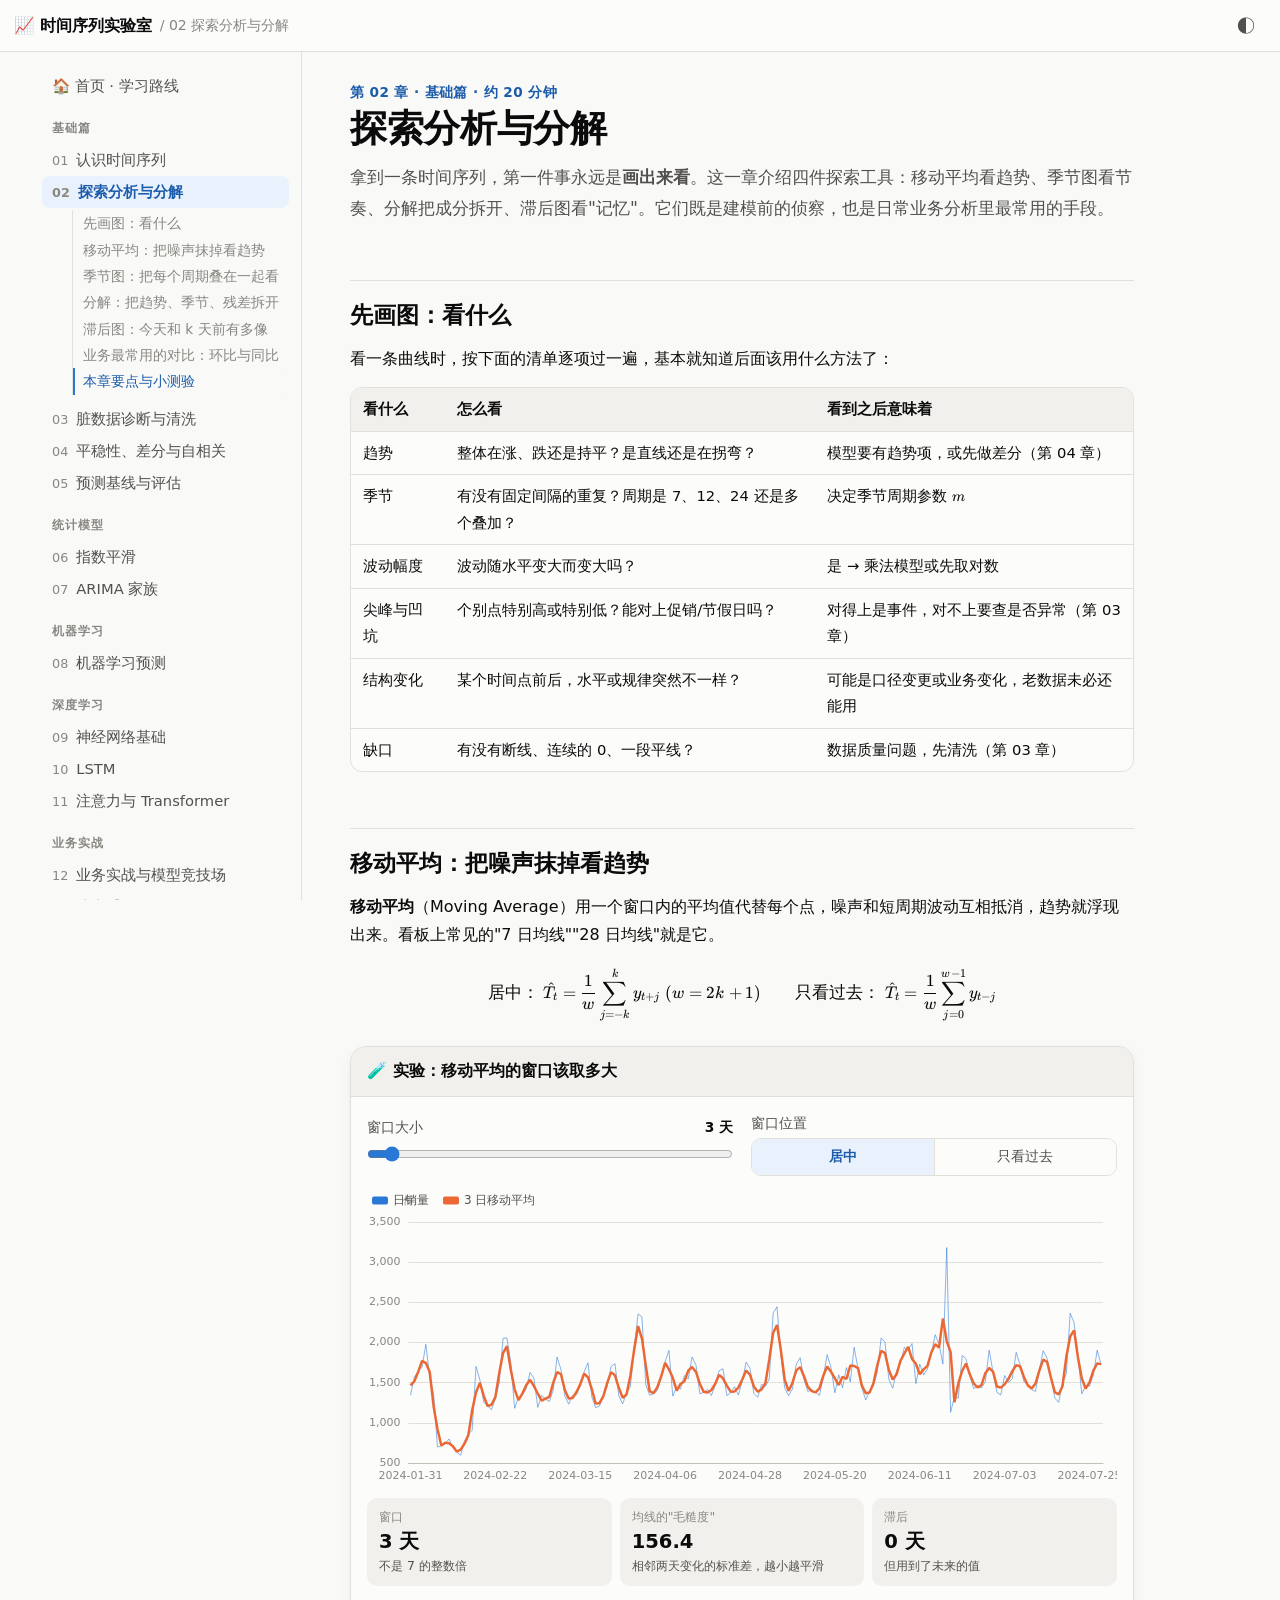
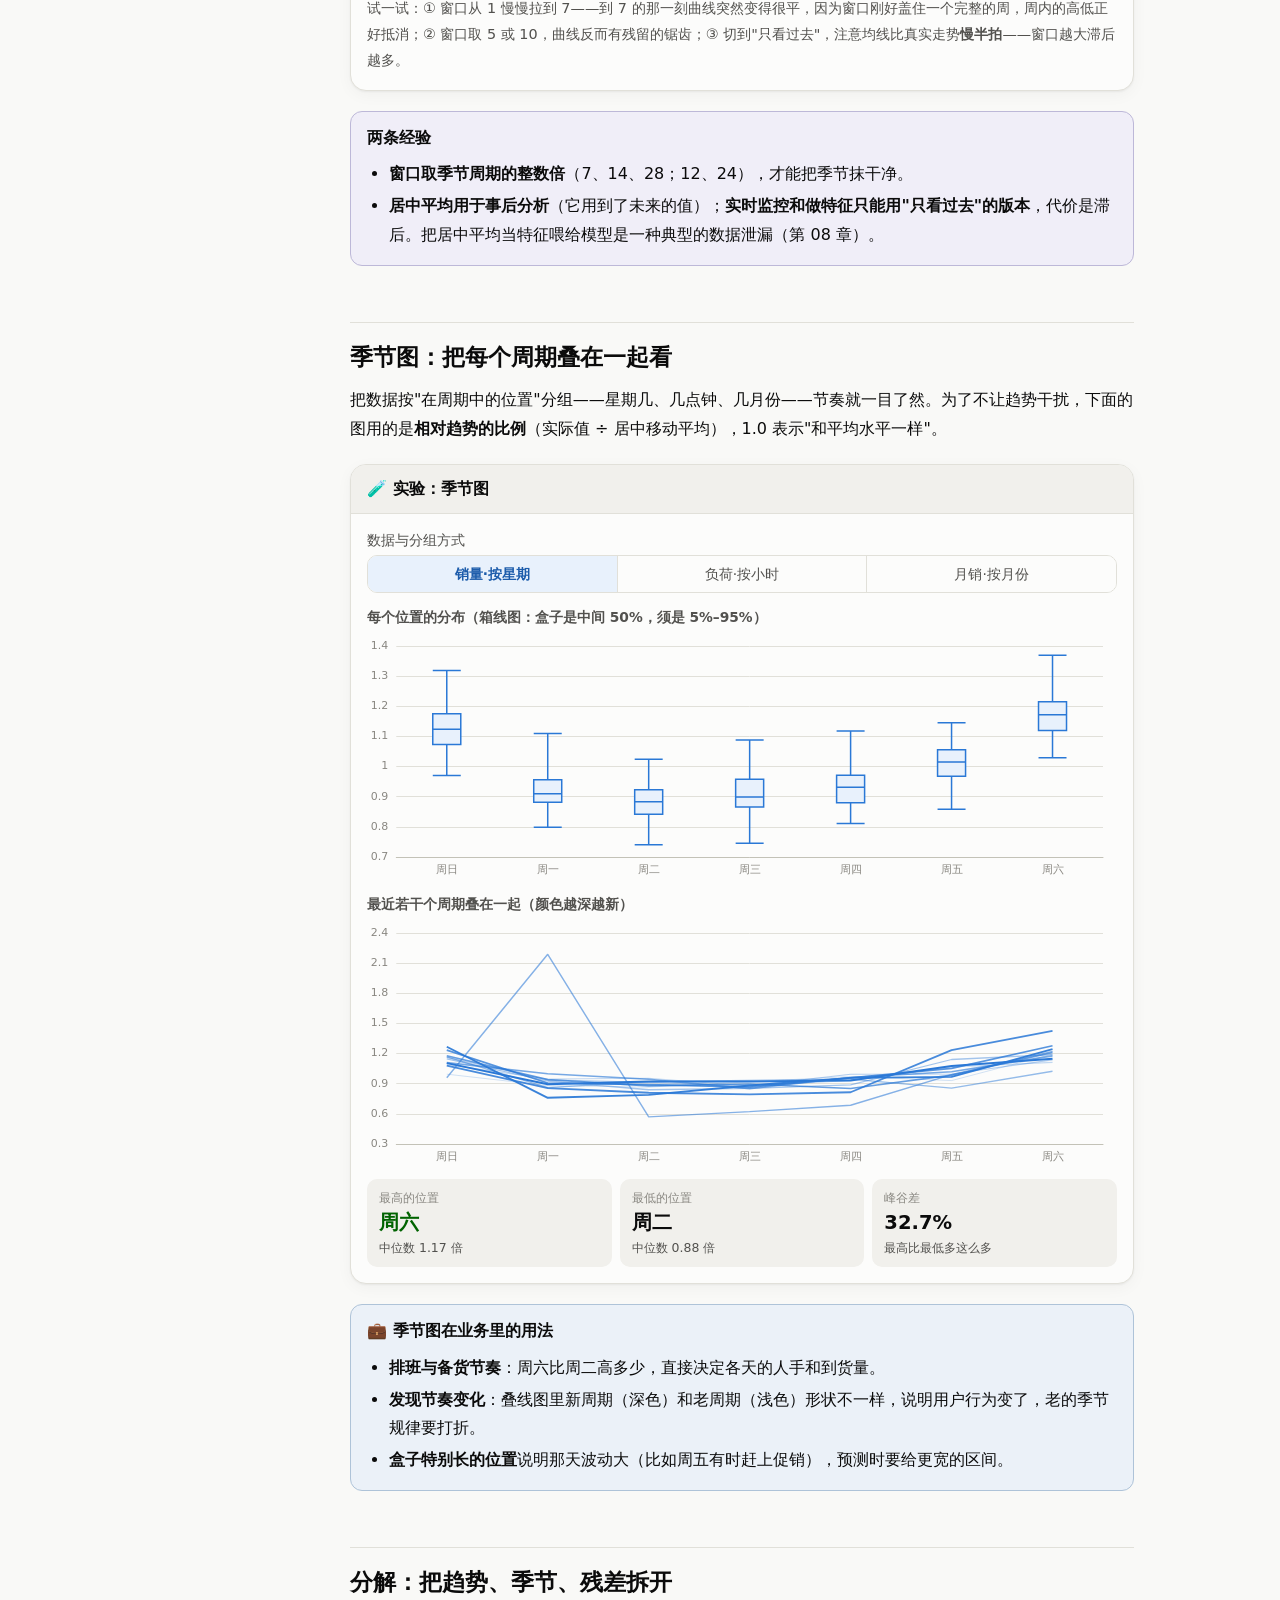
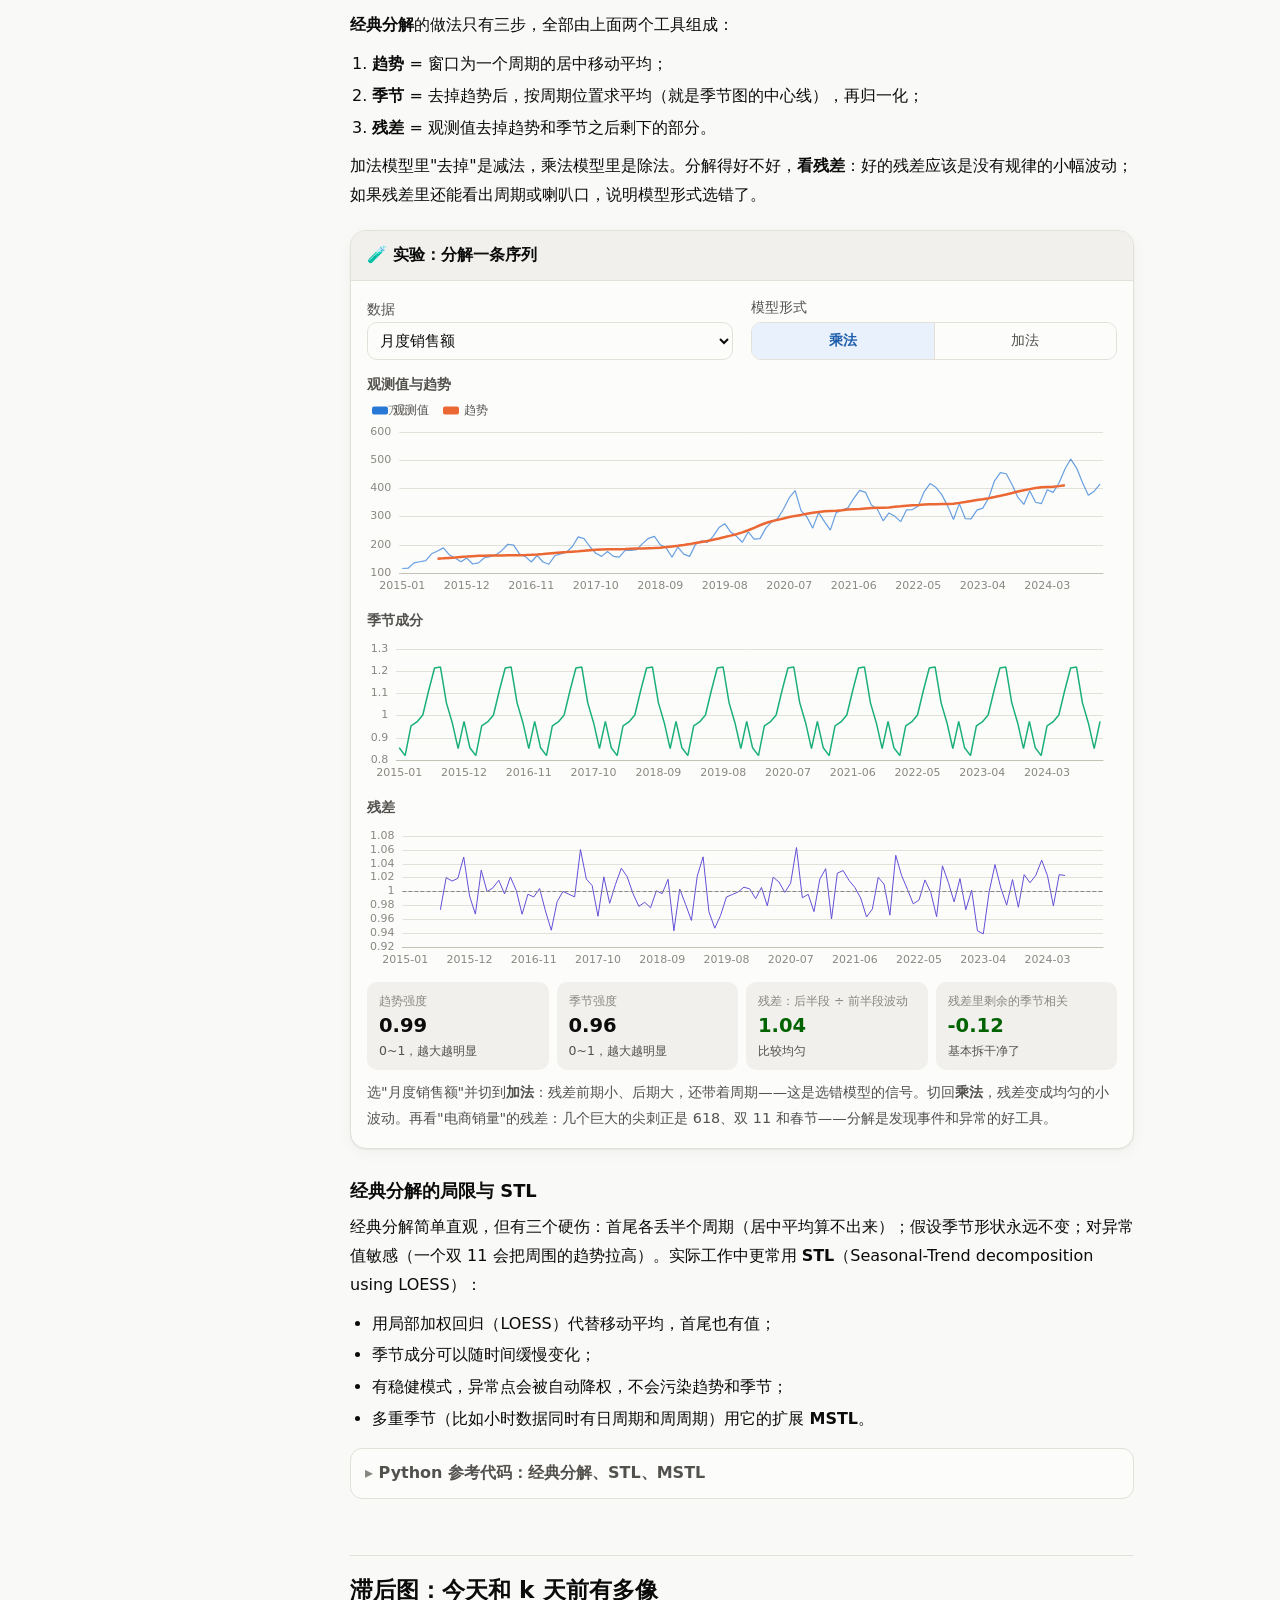
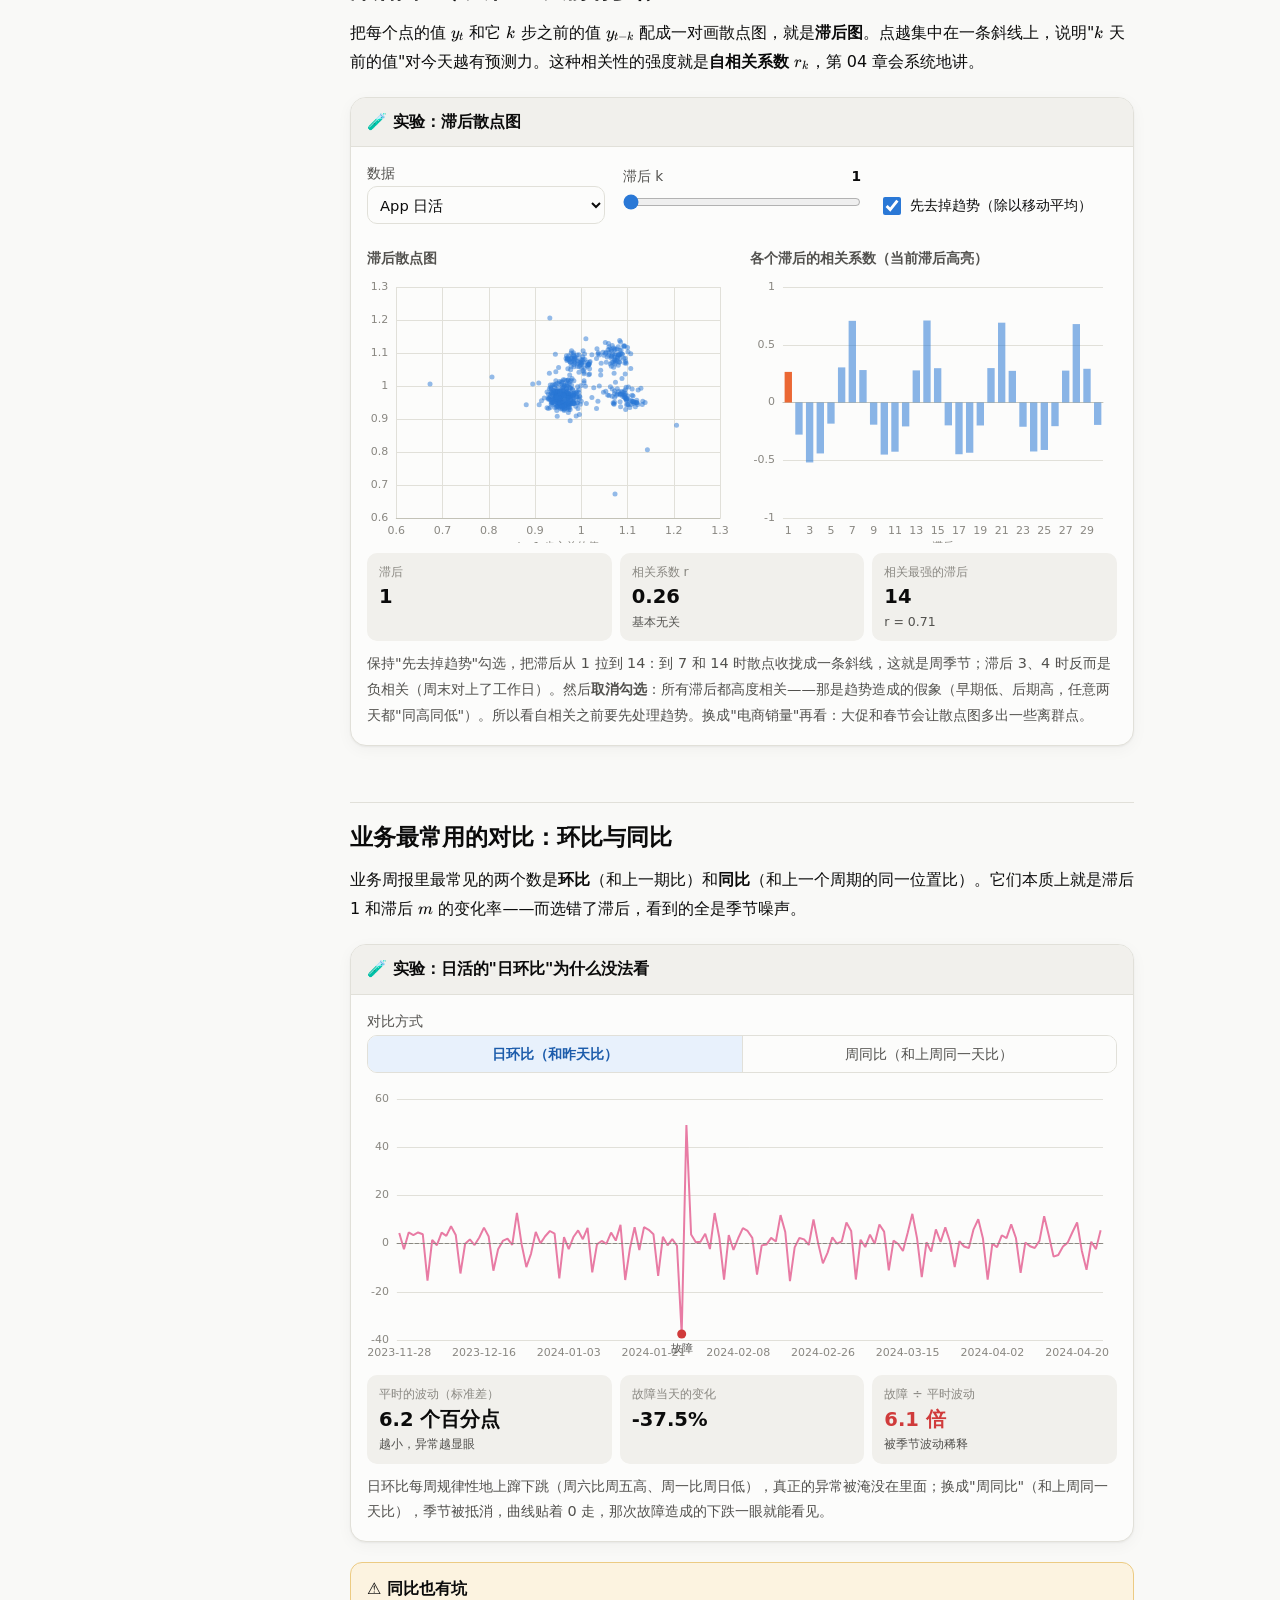
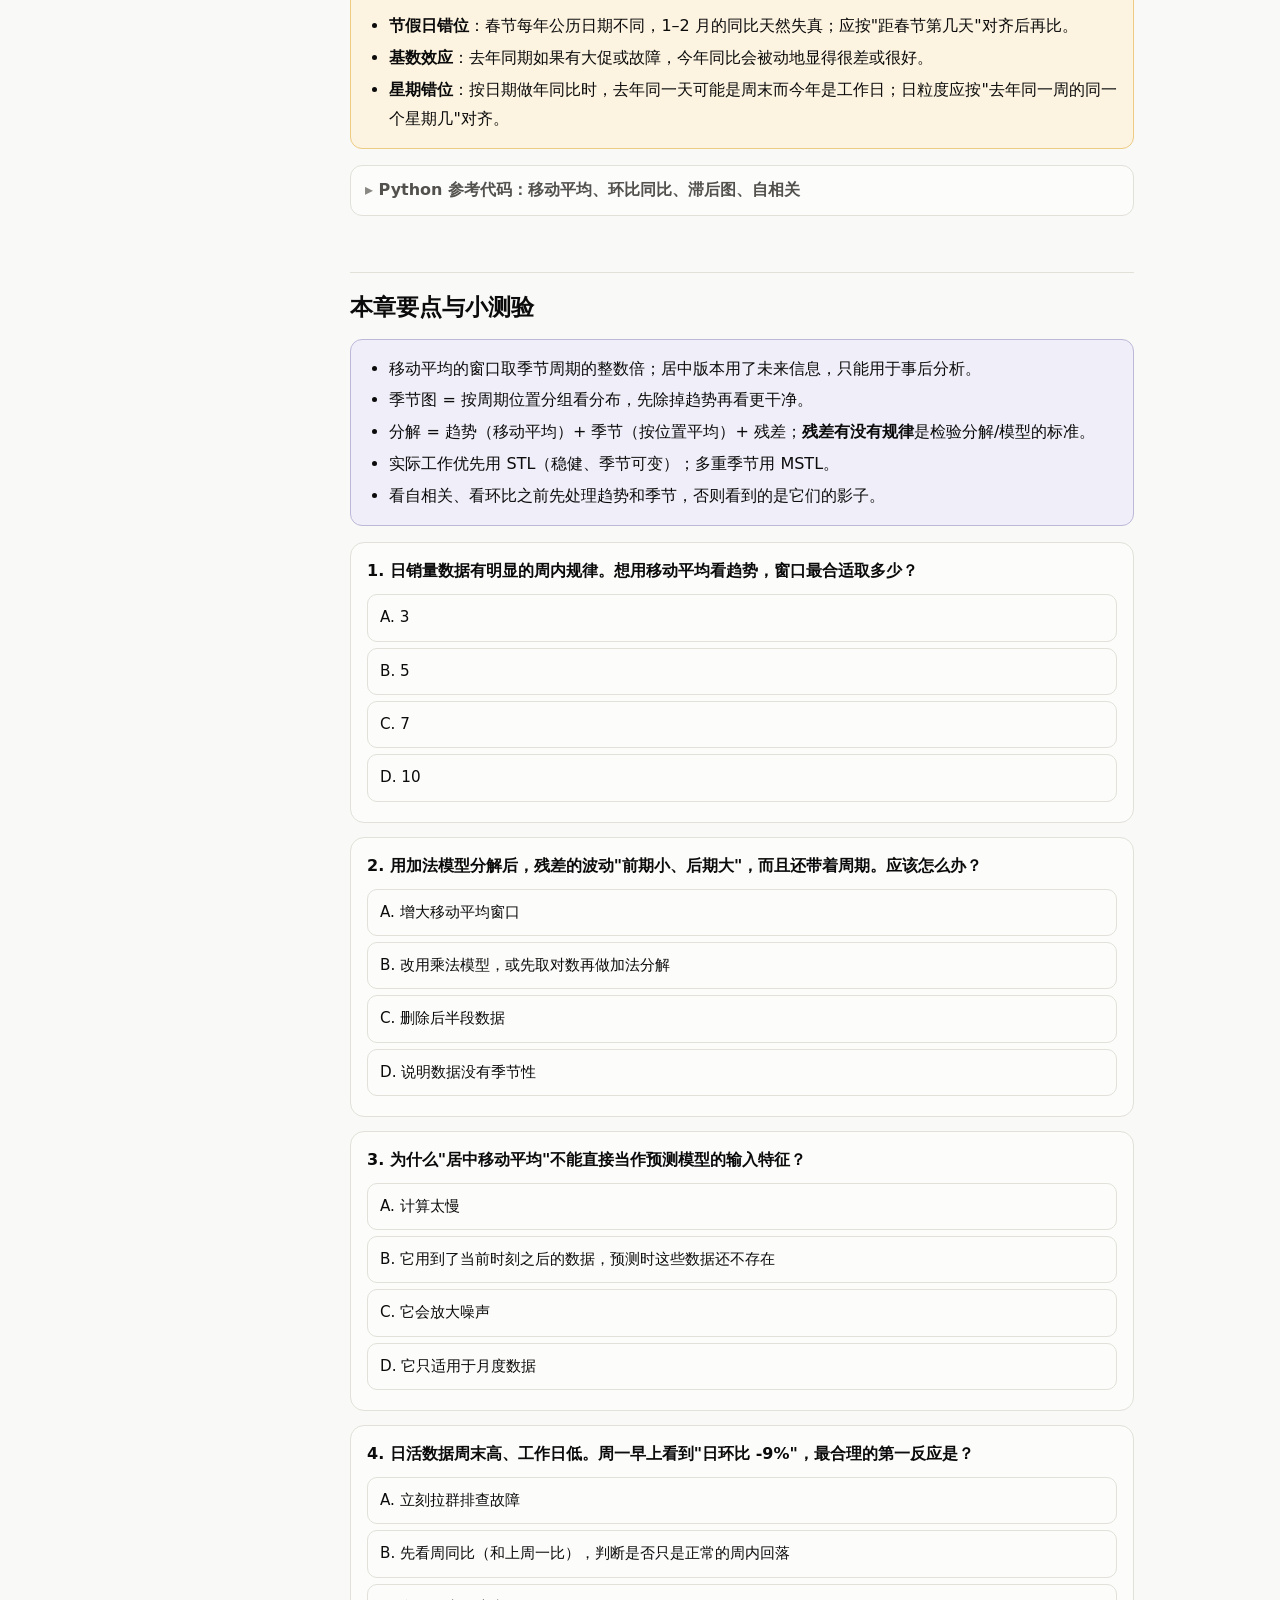
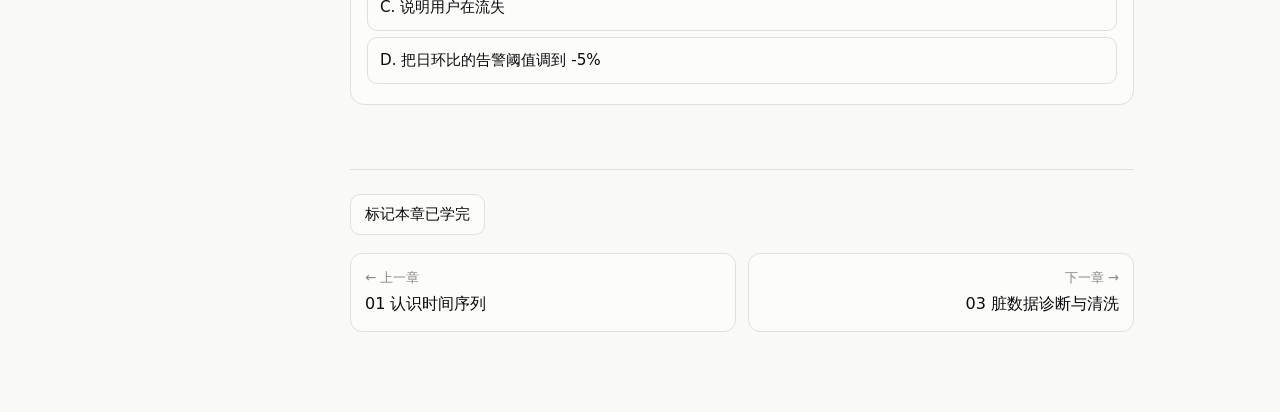
==== chapters/02-eda.html @ 896cc56c "搭建站点骨架、时序算法库与第 01-05 章 - site.js：章节清单、导航、互动实验框架、页面自检 - tslib.js：仿真数据、ACF/PACF、分解、指数平滑、SARIMA、评估回测、脏数" ====
<!doctype html>
<html lang="zh-CN">
<head>
<meta charset="utf-8">
<meta name="viewport" content="width=device-width,initial-scale=1">
<title>02 探索分析与分解 · 时间序列实验室</title>
<link rel="stylesheet" href="../assets/vendor/katex/katex.min.css">
<link rel="stylesheet" href="../assets/css/style.css">
<script>try{var t=localStorage.getItem('tsl-theme');if(t)document.documentElement.dataset.theme=t}catch(e){}</script>
</head>
<body data-ch="02">
<main>
<p class="lead">拿到一条时间序列，第一件事永远是<strong>画出来看</strong>。这一章介绍四件探索工具：移动平均看趋势、季节图看节奏、分解把成分拆开、滞后图看"记忆"。它们既是建模前的侦察，也是日常业务分析里最常用的手段。</p>

<section id="look">
<h2>先画图：看什么</h2>
<p>看一条曲线时，按下面的清单逐项过一遍，基本就知道后面该用什么方法了：</p>
<div class="tw"><table>
<thead><tr><th>看什么</th><th>怎么看</th><th>看到之后意味着</th></tr></thead>
<tbody>
<tr><td>趋势</td><td>整体在涨、跌还是持平？是直线还是在拐弯？</td><td>模型要有趋势项，或先做差分（第 04 章）</td></tr>
<tr><td>季节</td><td>有没有固定间隔的重复？周期是 7、12、24 还是多个叠加？</td><td>决定季节周期参数 $m$</td></tr>
<tr><td>波动幅度</td><td>波动随水平变大而变大吗？</td><td>是 → 乘法模型或先取对数</td></tr>
<tr><td>尖峰与凹坑</td><td>个别点特别高或特别低？能对上促销/节假日吗？</td><td>对得上是事件，对不上要查是否异常（第 03 章）</td></tr>
<tr><td>结构变化</td><td>某个时间点前后，水平或规律突然不一样？</td><td>可能是口径变更或业务变化，老数据未必还能用</td></tr>
<tr><td>缺口</td><td>有没有断线、连续的 0、一段平线？</td><td>数据质量问题，先清洗（第 03 章）</td></tr>
</tbody></table></div>
</section>

<section id="ma">
<h2>移动平均：把噪声抹掉看趋势</h2>
<p><strong>移动平均</strong>（Moving Average）用一个窗口内的平均值代替每个点，噪声和短周期波动互相抵消，趋势就浮现出来。看板上常见的"7 日均线""28 日均线"就是它。</p>
$$\text{居中：}\; \hat T_t = \frac{1}{w}\sum_{j=-k}^{k} y_{t+j}\;(w = 2k+1) \qquad \text{只看过去：}\; \hat T_t = \frac{1}{w}\sum_{j=0}^{w-1} y_{t-j}$$

<div class="demo" id="ma-demo">
  <div class="demo-title">🧪 实验：移动平均的窗口该取多大</div>
  <div class="demo-body">
    <div class="ctl"></div>
    <div class="chart" data-h="300"></div>
    <div class="readout"></div>
    <p class="hint">试一试：① 窗口从 1 慢慢拉到 7——到 7 的那一刻曲线突然变得很平，因为窗口刚好盖住一个完整的周，周内的高低正好抵消；② 窗口取 5 或 10，曲线反而有残留的锯齿；③ 切到"只看过去"，注意均线比真实走势<strong>慢半拍</strong>——窗口越大滞后越多。</p>
  </div>
</div>
<div class="callout key">
  <div class="hd">两条经验</div>
  <ul>
    <li><strong>窗口取季节周期的整数倍</strong>（7、14、28；12、24），才能把季节抹干净。</li>
    <li><strong>居中平均用于事后分析</strong>（它用到了未来的值）；<strong>实时监控和做特征只能用"只看过去"的版本</strong>，代价是滞后。把居中平均当特征喂给模型是一种典型的数据泄漏（第 08 章）。</li>
  </ul>
</div>
</section>

<section id="season">
<h2>季节图：把每个周期叠在一起看</h2>
<p>把数据按"在周期中的位置"分组——星期几、几点钟、几月份——节奏就一目了然。为了不让趋势干扰，下面的图用的是<strong>相对趋势的比例</strong>（实际值 ÷ 居中移动平均），1.0 表示"和平均水平一样"。</p>
<div class="demo" id="season-demo">
  <div class="demo-title">🧪 实验：季节图</div>
  <div class="demo-body">
    <div class="ctl"></div>
    <div class="chart-cap">每个位置的分布（箱线图：盒子是中间 50%，须是 5%–95%）</div>
    <div class="chart" data-h="250"></div>
    <div class="chart-cap">最近若干个周期叠在一起（颜色越深越新）</div>
    <div class="chart" data-h="250"></div>
    <div class="readout"></div>
  </div>
</div>
<div class="callout biz">
  <div class="hd">💼 季节图在业务里的用法</div>
  <ul>
    <li><strong>排班与备货节奏</strong>：周六比周二高多少，直接决定各天的人手和到货量。</li>
    <li><strong>发现节奏变化</strong>：叠线图里新周期（深色）和老周期（浅色）形状不一样，说明用户行为变了，老的季节规律要打折。</li>
    <li><strong>盒子特别长的位置</strong>说明那天波动大（比如周五有时赶上促销），预测时要给更宽的区间。</li>
  </ul>
</div>
</section>

<section id="decomp">
<h2>分解：把趋势、季节、残差拆开</h2>
<p><strong>经典分解</strong>的做法只有三步，全部由上面两个工具组成：</p>
<ol>
  <li><strong>趋势</strong> = 窗口为一个周期的居中移动平均；</li>
  <li><strong>季节</strong> = 去掉趋势后，按周期位置求平均（就是季节图的中心线），再归一化；</li>
  <li><strong>残差</strong> = 观测值去掉趋势和季节之后剩下的部分。</li>
</ol>
<p>加法模型里"去掉"是减法，乘法模型里是除法。分解得好不好，<strong>看残差</strong>：好的残差应该是没有规律的小幅波动；如果残差里还能看出周期或喇叭口，说明模型形式选错了。</p>

<div class="demo" id="decomp-demo">
  <div class="demo-title">🧪 实验：分解一条序列</div>
  <div class="demo-body">
    <div class="ctl"></div>
    <div class="chart-cap">观测值与趋势</div>
    <div class="chart" data-h="200"></div>
    <div class="chart-cap">季节成分</div>
    <div class="chart" data-h="150"></div>
    <div class="chart-cap">残差</div>
    <div class="chart" data-h="150"></div>
    <div class="readout"></div>
    <p class="hint">选"月度销售额"并切到<strong>加法</strong>：残差前期小、后期大，还带着周期——这是选错模型的信号。切回<strong>乘法</strong>，残差变成均匀的小波动。再看"电商销量"的残差：几个巨大的尖刺正是 618、双 11 和春节——分解是发现事件和异常的好工具。</p>
  </div>
</div>

<h3>经典分解的局限与 STL</h3>
<p>经典分解简单直观，但有三个硬伤：首尾各丢半个周期（居中平均算不出来）；假设季节形状永远不变；对异常值敏感（一个双 11 会把周围的趋势拉高）。实际工作中更常用 <strong>STL</strong>（Seasonal-Trend decomposition using LOESS）：</p>
<ul>
  <li>用局部加权回归（LOESS）代替移动平均，首尾也有值；</li>
  <li>季节成分可以随时间缓慢变化；</li>
  <li>有稳健模式，异常点会被自动降权，不会污染趋势和季节；</li>
  <li>多重季节（比如小时数据同时有日周期和周周期）用它的扩展 <strong>MSTL</strong>。</li>
</ul>
<details class="code"><summary>Python 参考代码：经典分解、STL、MSTL</summary>
<pre><code>from statsmodels.tsa.seasonal import seasonal_decompose, STL, MSTL

# 经典分解（乘法）
res = seasonal_decompose(y, model="multiplicative", period=7)
res.plot()

# STL：只支持加法，乘法结构先取对数；robust=True 抵抗异常值
import numpy as np
stl = STL(np.log(y), period=7, robust=True).fit()
trend, seasonal, resid = stl.trend, stl.seasonal, stl.resid

# 小时数据：日周期 24 + 周周期 168
mstl = MSTL(load, periods=(24, 24 * 7)).fit()

# 季节强度（0~1）：越接近 1 季节越明显
strength_s = max(0, 1 - resid.var() / (seasonal + resid).var())</code></pre></details>
</section>

<section id="lag">
<h2>滞后图：今天和 k 天前有多像</h2>
<p>把每个点的值 $y_t$ 和它 $k$ 步之前的值 $y_{t-k}$ 配成一对画散点图，就是<strong>滞后图</strong>。点越集中在一条斜线上，说明"$k$ 天前的值"对今天越有预测力。这种相关性的强度就是<strong>自相关系数</strong> $r_k$，第 04 章会系统地讲。</p>
<div class="demo" id="lag-demo">
  <div class="demo-title">🧪 实验：滞后散点图</div>
  <div class="demo-body">
    <div class="ctl"></div>
    <div class="grid2">
      <div><div class="chart-cap">滞后散点图</div><div class="chart" data-h="270"></div></div>
      <div><div class="chart-cap">各个滞后的相关系数（当前滞后高亮）</div><div class="chart" data-h="270"></div></div>
    </div>
    <div class="readout"></div>
    <p class="hint">保持"先去掉趋势"勾选，把滞后从 1 拉到 14：到 7 和 14 时散点收拢成一条斜线，这就是周季节；滞后 3、4 时反而是负相关（周末对上了工作日）。然后<strong>取消勾选</strong>：所有滞后都高度相关——那是趋势造成的假象（早期低、后期高，任意两天都"同高同低"）。所以看自相关之前要先处理趋势。换成"电商销量"再看：大促和春节会让散点图多出一些离群点。</p>
  </div>
</div>
</section>

<section id="yoy">
<h2>业务最常用的对比：环比与同比</h2>
<p>业务周报里最常见的两个数是<strong>环比</strong>（和上一期比）和<strong>同比</strong>（和上一个周期的同一位置比）。它们本质上就是滞后 1 和滞后 $m$ 的变化率——而选错了滞后，看到的全是季节噪声。</p>
<div class="demo" id="yoy-demo">
  <div class="demo-title">🧪 实验：日活的"日环比"为什么没法看</div>
  <div class="demo-body">
    <div class="ctl"></div>
    <div class="chart" data-h="280"></div>
    <div class="readout"></div>
    <p class="hint">日环比每周规律性地上蹿下跳（周六比周五高、周一比周日低），真正的异常被淹没在里面；换成"周同比"（和上周同一天比），季节被抵消，曲线贴着 0 走，那次故障造成的下跌一眼就能看见。</p>
  </div>
</div>
<div class="callout warn">
  <div class="hd">⚠️ 同比也有坑</div>
  <ul>
    <li><strong>节假日错位</strong>：春节每年公历日期不同，1–2 月的同比天然失真；应按"距春节第几天"对齐后再比。</li>
    <li><strong>基数效应</strong>：去年同期如果有大促或故障，今年同比会被动地显得很差或很好。</li>
    <li><strong>星期错位</strong>：按日期做年同比时，去年同一天可能是周末而今年是工作日；日粒度应按"去年同一周的同一个星期几"对齐。</li>
  </ul>
</div>
<details class="code"><summary>Python 参考代码：移动平均、环比同比、滞后图、自相关</summary>
<pre><code>import pandas as pd
from pandas.plotting import lag_plot, autocorrelation_plot

ma7  = y.rolling(7).mean()                 # 只看过去的 7 日均线（可用于实时/特征）
ma7c = y.rolling(7, center=True).mean()    # 居中（只用于事后分析）

dod = y.pct_change(1)                      # 日环比
wow = y.pct_change(7)                      # 周同比（和上周同一天比）
yoy = y.pct_change(364)                    # 年同比：用 364 天对齐星期几，而不是 365

lag_plot(y, lag=7)                         # 滞后散点图
print(y.autocorr(lag=7))                   # 滞后 7 的自相关系数

# 按星期几看季节（先除以趋势）
ratio = y / ma7c
print(ratio.groupby(ratio.index.dayofweek).describe())</code></pre></details>
</section>

<section id="summary">
<h2>本章要点与小测验</h2>
<div class="callout key">
<ul>
  <li>移动平均的窗口取季节周期的整数倍；居中版本用了未来信息，只能用于事后分析。</li>
  <li>季节图 = 按周期位置分组看分布，先除掉趋势再看更干净。</li>
  <li>分解 = 趋势（移动平均）+ 季节（按位置平均）+ 残差；<strong>残差有没有规律</strong>是检验分解/模型的标准。</li>
  <li>实际工作优先用 STL（稳健、季节可变）；多重季节用 MSTL。</li>
  <li>看自相关、看环比之前先处理趋势和季节，否则看到的是它们的影子。</li>
</ul>
</div>
<div id="quiz"></div>
</section>
</main>

<script src="../assets/vendor/echarts.min.js"></script>
<script src="../assets/vendor/katex/katex.min.js"></script>
<script src="../assets/vendor/katex/auto-render.min.js"></script>
<script src="../assets/js/tslib.js"></script>
<script src="../assets/js/site.js"></script>
<script>
const { S } = Site;
const DS_OPTS = [['retail', '电商销量'], ['dau', 'App 日活'], ['monthly', '月度销售额'], ['load', '电力负荷']];

/* ---------- 移动平均 ---------- */
Site.demo('ma-demo', {
  controls: [
    { k: 'w', label: '窗口大小', min: 1, max: 42, step: 1, value: 3, fmt: v => v + ' 天' },
    { k: 'mode', label: '窗口位置', type: 'seg', options: [['center', '居中'], ['trail', '只看过去']] },
  ],
  render(s, d) {
    const ds = TS.data.retail(), a = 760, b = 940, y = ds.y.slice(a - 60, b + 60);
    const ma = TS.ma(y, s.w, s.mode === 'center').slice(60, 60 + b - a), raw = y.slice(60, 60 + b - a);
    d.chart(0, { xAxis: { data: ds.dates.slice(a, b) }, yAxis: { name: '件' }, series: [S.line('日销量', raw, { c: 0, w: 1, op: 0.55 }), S.line(s.w + ' 日移动平均', ma, { c: 1, w: 2.5 })] });
    const rough = TS.std(TS.diff(ma.filter(Number.isFinite)));
    d.out(Site.tiles([
      ['窗口', s.w + ' 天', s.w % 7 === 0 ? '是 7 的整数倍 ✓' : '不是 7 的整数倍', s.w % 7 === 0 ? 'good' : ''],
      ['均线的"毛糙度"', rough, '相邻两天变化的标准差，越小越平滑'],
      ['滞后', s.mode === 'center' ? '0 天' : ((s.w - 1) / 2).toFixed(1) + ' 天', s.mode === 'center' ? '但用到了未来的值' : '平均慢这么多'],
    ]));
  },
});

/* ---------- 季节图 ---------- */
const SEASON = {
  retail: { name: '电商销量 · 按星期', m: 7, labels: ['周日', '周一', '周二', '周三', '周四', '周五', '周六'], phase: (ds, i) => TS.dow(ds.dates[i]), cycles: 12 },
  load: { name: '电力负荷 · 按小时', m: 24, labels: Array.from({ length: 24 }, (_, h) => h + '时'), phase: (ds, i) => i % 24, cycles: 14 },
  monthly: { name: '月度销售额 · 按月份', m: 12, labels: Array.from({ length: 12 }, (_, k) => (k + 1) + '月'), phase: (ds, i) => i % 12, cycles: 10 },
};
Site.demo('season-demo', {
  controls: [{ k: 'ds', label: '数据与分组方式', type: 'seg', options: [['retail', '销量·按星期'], ['load', '负荷·按小时'], ['monthly', '月销·按月份']] }],
  render(s, d) {
    const cfg = SEASON[s.ds], ds = TS.data[s.ds](), m = cfg.m, p = Site.pal();
    const tr = TS.ma(ds.y, m, true), ratio = ds.y.map((v, i) => v / tr[i]);
    const groups = Array.from({ length: m }, () => []);
    ratio.forEach((v, i) => { if (Number.isFinite(v)) groups[cfg.phase(ds, i)].push(v); });
    const box = groups.map(g => [0.05, 0.25, 0.5, 0.75, 0.95].map(q => +TS.quantile(g, q).toFixed(3)));
    d.chart(0, {
      xAxis: { data: cfg.labels }, yAxis: { name: '相对趋势的比例' }, legend: false,
      tooltip: { trigger: 'item', formatter: q => `${q.name}<br>中位数 <b>${q.value[3]}</b><br>中间 50%：${q.value[2]} ~ ${q.value[4]}<br>5%~95%：${q.value[1]} ~ ${q.value[5]}` },
      series: [{ type: 'boxplot', name: '分布', data: box, itemStyle: { color: p.dark ? '#13243a' : '#e8f1fc', borderColor: p.s[0], borderWidth: 1.5 }, boxWidth: [8, 28] }],
    });
    // 叠线：最近若干个完整周期
    const first = cfg.phase(ds, 0), start0 = (m - first) % m, total = Math.floor((ds.y.length - start0) / m);
    const lines = [], nC = Math.min(cfg.cycles, total);
    for (let c = total - nC; c < total; c++) {
      const st = start0 + c * m, seg = ratio.slice(st, st + m);
      if (seg.some(v => !Number.isFinite(v))) continue;
      const k = (c - (total - nC)) / Math.max(1, nC - 1);
      lines.push(S.line(s.ds === 'monthly' ? ds.dates[st].slice(0, 4) + ' 年' : ds.dates[st].slice(0, 10) + ' 起', seg.map(v => +v.toFixed(3)), { c: p.s[0], w: 1 + k, op: 0.2 + 0.8 * k }));
    }
    d.chart(1, { xAxis: { data: cfg.labels }, yAxis: { name: '相对趋势的比例' }, legend: false, series: lines });
    const med = box.map(b => b[2]), hi = med.indexOf(Math.max(...med)), lo = med.indexOf(Math.min(...med));
    d.out(Site.tiles([
      ['最高的位置', cfg.labels[hi], '中位数 ' + med[hi].toFixed(2) + ' 倍', 'good'],
      ['最低的位置', cfg.labels[lo], '中位数 ' + med[lo].toFixed(2) + ' 倍'],
      ['峰谷差', Site.pct(med[hi] / med[lo] - 1), '最高比最低多这么多'],
    ]));
  },
});

/* ---------- 分解 ---------- */
Site.demo('decomp-demo', {
  controls: [
    { k: 'ds', label: '数据', type: 'select', options: DS_OPTS, value: 'monthly' },
    { k: 'type', label: '模型形式', type: 'seg', options: [['mul', '乘法'], ['add', '加法']] },
  ],
  render(s, d) {
    const ds = TS.data[s.ds](), m = ds.period, n = Math.min(ds.y.length, s.ds === 'load' ? 24 * 21 : 9999);
    const y = ds.y.slice(-n), x = ds.dates.slice(-n), dc = TS.decompose(y, m, s.type), mul = s.type === 'mul';
    d.chart(0, { xAxis: { data: x }, yAxis: { name: ds.unit }, series: [S.line('观测值', y, { c: 0, w: 1.2, op: 0.7 }), S.line('趋势', dc.trend, { c: 1, w: 2.5 })] });
    d.chart(1, { xAxis: { data: x }, yAxis: { name: mul ? '倍数' : ds.unit }, legend: false, series: [S.line('季节', dc.seasonal, { c: 2, w: 1.5 })] });
    const base = mul ? 1 : 0;
    d.chart(2, { xAxis: { data: x }, yAxis: { name: mul ? '倍数' : ds.unit }, legend: false, series: [Object.assign(S.line('残差', dc.resid, { c: 6, w: 1 }), { markLine: S.hline(base) })] });
    // 季节强度 / 趋势强度（乘法在对数尺度上算）
    const f = v => mul ? Math.log(v) : v, ok = dc.resid.map((v, i) => Number.isFinite(v));
    const R = dc.resid.filter((_, i) => ok[i]).map(f), Sx = dc.seasonal.filter((_, i) => ok[i]).map(f), T = dc.trend.filter((_, i) => ok[i]).map(f);
    const vR = TS.variance(R), FS = Math.max(0, 1 - vR / TS.variance(Sx.map((v, i) => v + R[i]))), FT = Math.max(0, 1 - vR / TS.variance(T.map((v, i) => v + R[i])));
    // 残差是否"前小后大"：后半段标准差 / 前半段标准差
    const half = R.length >> 1, fan = TS.std(dc.resid.filter(Number.isFinite).slice(half)) / TS.std(dc.resid.filter(Number.isFinite).slice(0, half));
    const rAc = TS.acf(dc.resid.filter(Number.isFinite), m)[m];
    d.out(Site.tiles([
      ['趋势强度', FT.toFixed(2), '0~1，越大越明显'],
      ['季节强度', FS.toFixed(2), '0~1，越大越明显'],
      ['残差：后半段 ÷ 前半段波动', fan.toFixed(2), fan > 1.3 ? '前小后大 → 模型形式可能不对' : '比较均匀', fan > 1.3 ? 'bad' : 'good'],
      ['残差里剩余的季节相关', rAc.toFixed(2), Math.abs(rAc) > 0.3 ? '残差里还有周期没拆干净' : '基本拆干净了', Math.abs(rAc) > 0.3 ? 'bad' : 'good'],
    ]));
  },
});

/* ---------- 滞后图 ---------- */
Site.demo('lag-demo', {
  controls: [
    { k: 'ds', label: '数据', type: 'select', options: DS_OPTS.slice(0, 3), value: 'dau' },
    { k: 'lag', label: '滞后 k', min: 1, max: 30, step: 1, value: 1 },
    { k: 'det', label: '先去掉趋势（除以移动平均）', type: 'check', value: true },
  ],
  render(s, d) {
    const ds = TS.data[s.ds](), m = ds.period, p = Site.pal();
    let y = ds.y;
    if (s.det) { const tr = TS.ma(ds.y, m, true); y = ds.y.map((v, i) => v / tr[i]).filter(Number.isFinite); }
    const k = Math.min(s.lag, y.length - 5), pts = [];
    for (let i = k; i < y.length; i++) pts.push([+y[i - k].toFixed(3), +y[i].toFixed(3)]);
    const ac = TS.acf(y, 30);
    d.chart(0, {
      xAxis: { type: 'value', name: `k=${k} 步之前的值`, nameLocation: 'middle', nameGap: 24 }, yAxis: { name: '当前值' }, legend: false,
      tooltip: { trigger: 'item', formatter: q => `${k} 步前：${q.value[0]}<br>当前：${q.value[1]}` },
      series: [S.scatter('点对', pts, { c: 0, size: 5, op: 0.5, ring: false })],
    });
    d.chart(1, {
      xAxis: { data: ac.slice(1).map((_, i) => i + 1), name: '滞后', nameLocation: 'middle', nameGap: 24 }, yAxis: { min: -1, max: 1, scale: false }, legend: false,
      series: [{ type: 'bar', name: '相关系数', data: ac.slice(1).map((v, i) => ({ value: +v.toFixed(3), itemStyle: { color: i + 1 === k ? p.s[1] : p.s[0], opacity: i + 1 === k ? 1 : 0.55 } })), barMaxWidth: 12 }],
    });
    const r = ac[k];
    d.out(Site.tiles([
      ['滞后', k], ['相关系数 r', r.toFixed(2), Math.abs(r) > 0.7 ? '强相关' : Math.abs(r) > 0.3 ? '中等相关' : '基本无关', Math.abs(r) > 0.7 ? 'good' : ''],
      ['相关最强的滞后', ac.indexOf(Math.max(...ac.slice(1))), 'r = ' + Math.max(...ac.slice(1)).toFixed(2)],
    ]));
  },
});

/* ---------- 环比与同比 ---------- */
Site.demo('yoy-demo', {
  controls: [{ k: 'mode', label: '对比方式', type: 'seg', options: [['dod', '日环比（和昨天比）'], ['wow', '周同比（和上周同一天比）']] }],
  render(s, d) {
    const ds = TS.data.dau(), a = 150, b = 300, lag = s.mode === 'dod' ? 1 : 7;
    const chg = [], x = ds.dates.slice(a, b);
    for (let i = a; i < b; i++) chg.push(+((ds.y[i] / ds.y[i - lag] - 1) * 100).toFixed(2));
    const ser = S.line(s.mode === 'dod' ? '日环比 %' : '周同比 %', chg, { c: s.mode === 'dod' ? 4 : 0 });
    ser.markLine = S.hline(0);
    const an = ds.anomalies.filter(i => i >= a && i < b);
    ser.markPoint = { symbol: 'circle', symbolSize: 9, itemStyle: { color: Site.pal().crit }, label: { show: true, formatter: '故障', position: 'bottom', color: Site.pal().ink2, fontSize: 11 }, data: an.slice(0, 1).map(i => ({ coord: [i - a, chg[i - a]] })) };
    d.chart(0, { xAxis: { data: x }, yAxis: { name: '%' }, legend: false, series: [ser] });
    const normal = chg.filter((_, i) => !an.some(q => Math.abs(q - a - i) <= 8));
    const dip = chg[an[0] - a], sd = TS.std(normal);
    d.out(Site.tiles([
      ['平时的波动（标准差）', sd.toFixed(1) + ' 个百分点', '越小，异常越显眼'],
      ['故障当天的变化', dip.toFixed(1) + '%'],
      ['故障 ÷ 平时波动', (Math.abs(dip) / sd).toFixed(1) + ' 倍', Math.abs(dip) / sd > 10 ? '一眼可见' : '被季节波动稀释', Math.abs(dip) / sd > 10 ? 'good' : 'bad'],
    ]));
  },
});

Site.quiz('quiz', [
  { q: '日销量数据有明显的周内规律。想用移动平均看趋势，窗口最合适取多少？', opts: ['3', '5', '7', '10'], ans: 2, why: '窗口等于季节周期（或其整数倍）时，每个窗口里都恰好包含完整的一周，周内高低相互抵消，只剩趋势。' },
  { q: '用加法模型分解后，残差的波动"前期小、后期大"，而且还带着周期。应该怎么办？', opts: ['增大移动平均窗口', '改用乘法模型，或先取对数再做加法分解', '删除后半段数据', '说明数据没有季节性'], ans: 1, why: '残差随水平放大、还残留周期，说明季节幅度是按比例变化的——乘法结构。换乘法或取对数后残差会变均匀。' },
  { q: '为什么"居中移动平均"不能直接当作预测模型的输入特征？', opts: ['计算太慢', '它用到了当前时刻之后的数据，预测时这些数据还不存在', '它会放大噪声', '它只适用于月度数据'], ans: 1, why: '居中窗口包含未来的值。训练时能算出来，上线预测时算不出来——典型的数据泄漏。做特征只能用"只看过去"的滚动统计。' },
  { q: '日活数据周末高、工作日低。周一早上看到"日环比 -9%"，最合理的第一反应是？', opts: ['立刻拉群排查故障', '先看周同比（和上周一比），判断是否只是正常的周内回落', '说明用户在流失', '把日环比的告警阈值调到 -5%'], ans: 1, why: '周日到周一的回落是季节规律。和上周同一天比才能抵消季节，看出真实变化。' },
]);
</script>
</body>
</html>
---- assets/css/style.css ----
/* 时间序列实验室 · 全站唯一样式表
   结构：1 颜色变量  2 基础排版  3 外壳(顶栏/侧栏)  4 内容组件  5 互动实验  6 首页  7 响应式 */

/* ---------- 1. 颜色变量（浅色 / 深色） ---------- */
:root {
  color-scheme: light;
  --bg: #f9f9f7; --surface: #fcfcfb; --surface-2: #f1f0ec;
  --ink: #0b0b0b; --ink2: #52514e; --muted: #898781;
  --line: #e1e0d9; --axis: #c3c2b7;
  --accent: #2a78d6; --accent-ink: #1c5cab; --accent-bg: #e8f1fc;
  --s1: #2a78d6; --s2: #eb6834; --s3: #1baf7a; --s4: #eda100;
  --s5: #e87ba4; --s6: #008300; --s7: #6250d6; --s8: #e34948;
  --good: #0ca30c; --warn: #fab219; --serious: #ec835a; --crit: #d03b3b;
  --good-ink: #006300; --div-mid: #f0efec;
  --code-bg: #f1f0ec;
  --shadow: 0 1px 2px rgba(11,11,11,.05), 0 4px 16px rgba(11,11,11,.04);
}
:root[data-theme="dark"] {
  color-scheme: dark;
  --bg: #0d0d0d; --surface: #1a1a19; --surface-2: #242422;
  --ink: #f0efec; --ink2: #c3c2b7; --muted: #898781;
  --line: #2c2c2a; --axis: #383835;
  --accent: #3987e5; --accent-ink: #9ec5f4; --accent-bg: #13243a;
  --s1: #3987e5; --s2: #d95926; --s3: #199e70; --s4: #c98500;
  --s5: #d55181; --s6: #008300; --s7: #9085e9; --s8: #e66767;
  --good-ink: #0ca30c; --div-mid: #383835;
  --code-bg: #121211;
  --shadow: 0 1px 2px rgba(0,0,0,.4);
}
@media (prefers-color-scheme: dark) {
  :root:not([data-theme="light"]) {
    color-scheme: dark;
    --bg: #0d0d0d; --surface: #1a1a19; --surface-2: #242422;
    --ink: #f0efec; --ink2: #c3c2b7; --muted: #898781;
    --line: #2c2c2a; --axis: #383835;
    --accent: #3987e5; --accent-ink: #9ec5f4; --accent-bg: #13243a;
    --s1: #3987e5; --s2: #d95926; --s3: #199e70; --s4: #c98500;
    --s5: #d55181; --s6: #008300; --s7: #9085e9; --s8: #e66767;
    --good-ink: #0ca30c; --div-mid: #383835;
    --code-bg: #121211;
    --shadow: 0 1px 2px rgba(0,0,0,.4);
  }
}

/* ---------- 2. 基础排版 ---------- */
* { box-sizing: border-box; }
html { scroll-behavior: smooth; scroll-padding-top: 68px; -webkit-text-size-adjust: 100%; }
body {
  margin: 0; background: var(--bg); color: var(--ink);
  font: 16px/1.8 system-ui, -apple-system, "Segoe UI", "PingFang SC", "Hiragino Sans GB", "Microsoft YaHei", sans-serif;
  overflow-wrap: break-word;
}
h1, h2, h3, h4 { line-height: 1.35; margin: 0; }
h1 { font-size: clamp(1.7rem, 4.5vw, 2.3rem); letter-spacing: -.01em; }
h2 { font-size: 1.45rem; margin: 56px 0 14px; padding-top: 18px; border-top: 1px solid var(--line); }
h3 { font-size: 1.12rem; margin: 30px 0 8px; }
h4 { font-size: 1rem; margin: 20px 0 6px; color: var(--ink2); }
p { margin: 10px 0; }
a { color: var(--accent-ink); text-decoration: none; }
a:hover { text-decoration: underline; }
ul, ol { padding-left: 1.4em; margin: 8px 0; }
li { margin: 3px 0; }
strong { font-weight: 650; }
code { font: .88em ui-monospace, "Cascadia Code", Consolas, monospace; background: var(--surface-2); padding: .1em .35em; border-radius: 4px; }
hr { border: 0; border-top: 1px solid var(--line); margin: 28px 0; }
.muted { color: var(--muted); }
.small { font-size: .88rem; }
.katex { font-size: 1.05em; }
.katex-display { overflow-x: auto; overflow-y: hidden; padding: 4px 0; margin: .8em 0; }

/* ---------- 3. 外壳 ---------- */
.topbar {
  position: sticky; top: 0; z-index: 30; height: 52px;
  display: flex; align-items: center; gap: 8px; padding: 0 14px;
  background: color-mix(in srgb, var(--surface) 90%, transparent);
  -webkit-backdrop-filter: blur(10px); backdrop-filter: blur(10px);
  border-bottom: 1px solid var(--line);
}
.brand { font-weight: 700; color: var(--ink); font-size: 1.02rem; white-space: nowrap; }
.brand:hover { text-decoration: none; }
.topbar .crumb { color: var(--muted); font-size: .88rem; overflow: hidden; text-overflow: ellipsis; white-space: nowrap; min-width: 0; }
.spacer { flex: 1; }
.icon-btn {
  width: 40px; height: 40px; border: 0; border-radius: 10px; background: transparent;
  color: var(--ink2); font-size: 1.15rem; cursor: pointer; flex: none;
}
.icon-btn:hover { background: var(--surface-2); }
.read-bar { position: absolute; left: 0; right: 0; bottom: -1px; height: 2px; }
.read-bar i { display: block; height: 100%; width: 0; background: var(--accent); }

.layout { display: grid; grid-template-columns: 272px minmax(0, 1fr); max-width: 1220px; margin: 0 auto; }
.layout.home { display: block; max-width: 1080px; }
.sidebar {
  position: sticky; top: 52px; height: calc(100vh - 52px); overflow-y: auto;
  padding: 18px 12px 40px; border-right: 1px solid var(--line); font-size: .92rem;
}
.sidebar a { display: flex; gap: 8px; align-items: baseline; padding: 5px 10px; border-radius: 8px; color: var(--ink2); line-height: 1.5; }
.sidebar a:hover { background: var(--surface-2); text-decoration: none; }
.nav-part { margin: 16px 10px 4px; font-size: .76rem; letter-spacing: .08em; color: var(--muted); font-weight: 650; }
.nav-ch .num { font-variant-numeric: tabular-nums; color: var(--muted); font-size: .8rem; flex: none; }
.nav-ch.done .num::after { content: " ✓"; color: var(--good-ink); }
.nav-ch.cur { background: var(--accent-bg); color: var(--accent-ink); font-weight: 650; }
.nav-toc { margin: 2px 0 8px 30px; border-left: 1px solid var(--line); }
.nav-toc a { font-size: .85rem; padding: 3px 10px; border-radius: 0 8px 8px 0; color: var(--muted); }
.nav-toc a.on { color: var(--accent-ink); box-shadow: inset 2px 0 0 var(--accent); }
.scrim { display: none; }

main { min-width: 0; max-width: 880px; padding: 28px clamp(16px, 4vw, 48px) 80px; }
.layout.home main { max-width: none; }
.ch-head { margin-bottom: 8px; }
.eyebrow { color: var(--accent-ink); font-size: .85rem; font-weight: 650; letter-spacing: .03em; }
.lead { font-size: 1.08rem; color: var(--ink2); margin-top: 8px; }
.ch-foot { margin-top: 64px; padding-top: 24px; border-top: 1px solid var(--line); }
.pn { display: flex; gap: 12px; margin-top: 18px; }
.pn a { flex: 1; min-width: 0; padding: 12px 14px; border: 1px solid var(--line); border-radius: 12px; background: var(--surface); color: var(--ink); }
.pn a:hover { border-color: var(--accent); text-decoration: none; }
.pn a small { display: block; color: var(--muted); }
.pn .next { text-align: right; }

/* ---------- 4. 内容组件 ---------- */
.callout { margin: 16px 0; padding: 12px 16px; border-radius: 12px; border: 1px solid var(--line); background: var(--surface); }
.callout > :first-child { margin-top: 0; } .callout > :last-child { margin-bottom: 0; }
.callout .hd { font-weight: 650; margin-bottom: 4px; }
.callout.biz { background: color-mix(in srgb, var(--s1) 8%, var(--surface)); border-color: color-mix(in srgb, var(--s1) 28%, var(--line)); }
.callout.tip { background: color-mix(in srgb, var(--good) 8%, var(--surface)); border-color: color-mix(in srgb, var(--good) 28%, var(--line)); }
.callout.warn { background: color-mix(in srgb, var(--warn) 12%, var(--surface)); border-color: color-mix(in srgb, var(--warn) 45%, var(--line)); }
.callout.key { background: color-mix(in srgb, var(--s7) 8%, var(--surface)); border-color: color-mix(in srgb, var(--s7) 28%, var(--line)); }

.tw { overflow-x: auto; margin: 14px 0; border: 1px solid var(--line); border-radius: 12px; background: var(--surface); }
table { border-collapse: collapse; width: 100%; font-size: .92rem; }
th, td { padding: 8px 12px; text-align: left; border-bottom: 1px solid var(--line); vertical-align: top; }
th { background: var(--surface-2); font-weight: 650; white-space: nowrap; }
tr:last-child td { border-bottom: 0; }
td.num, th.num { text-align: right; font-variant-numeric: tabular-nums; white-space: nowrap; }
tr.hl td { background: var(--accent-bg); }

details.code { margin: 14px 0; border: 1px solid var(--line); border-radius: 12px; background: var(--surface); }
details.code > summary { cursor: pointer; padding: 10px 14px; font-weight: 600; color: var(--ink2); list-style: none; }
details.code > summary::before { content: "▸ "; color: var(--muted); }
details.code[open] > summary::before { content: "▾ "; }
details.code > summary::-webkit-details-marker { display: none; }
.pre-wrap { position: relative; }
pre { margin: 0; padding: 14px 16px; overflow: auto; background: var(--code-bg); border-radius: 0 0 12px 12px; font: 13px/1.65 ui-monospace, "Cascadia Code", Consolas, monospace; tab-size: 4; }
pre code { background: none; padding: 0; font: inherit; }
.copy-btn { position: absolute; top: 8px; right: 8px; padding: 3px 10px; font-size: 12px; border: 1px solid var(--line); border-radius: 8px; background: var(--surface); color: var(--ink2); cursor: pointer; }

.cards { display: grid; grid-template-columns: repeat(auto-fit, minmax(210px, 1fr)); gap: 12px; margin: 14px 0; }
.card { padding: 14px 16px; border: 1px solid var(--line); border-radius: 14px; background: var(--surface); }
.card h4 { margin: 0 0 4px; color: var(--ink); }
.card p { margin: 4px 0 0; font-size: .92rem; color: var(--ink2); }
button.card { text-align: left; font: inherit; color: inherit; cursor: pointer; }
button.card:hover, button.card.on { border-color: var(--accent); }
button.card.on { background: var(--accent-bg); }

.flow { display: flex; flex-wrap: wrap; gap: 8px 22px; margin: 14px 0 8px; }
.flow button { position: relative; padding: 8px 14px; border: 1px solid var(--line); border-radius: 10px; background: var(--surface); color: var(--ink); font: inherit; font-size: .92rem; cursor: pointer; min-height: 40px; }
.flow button:not(:last-child)::after { content: "→"; position: absolute; right: -18px; top: 50%; transform: translateY(-50%); color: var(--muted); }
.flow button.on { border-color: var(--accent); background: var(--accent-bg); color: var(--accent-ink); font-weight: 650; }
.flow-detail { padding: 12px 16px; border-radius: 12px; background: var(--surface-2); font-size: .95rem; }
.flow-detail > :first-child { margin-top: 0; } .flow-detail > :last-child { margin-bottom: 0; }

.quiz .q { margin: 14px 0; padding: 14px 16px; border: 1px solid var(--line); border-radius: 14px; background: var(--surface); }
.quiz .q p { margin: 0 0 8px; font-weight: 600; }
.quiz .opt { display: block; width: 100%; margin: 6px 0; padding: 9px 12px; text-align: left; font: inherit; font-size: .95rem; color: var(--ink); background: var(--surface); border: 1px solid var(--line); border-radius: 10px; cursor: pointer; }
.quiz .opt:hover { border-color: var(--accent); }
.quiz .opt.ok { border-color: var(--good); background: color-mix(in srgb, var(--good) 12%, var(--surface)); }
.quiz .opt.no { border-color: var(--crit); background: color-mix(in srgb, var(--crit) 10%, var(--surface)); }
.quiz .why { display: none; margin-top: 8px; padding: 8px 12px; border-radius: 10px; background: var(--surface-2); font-size: .92rem; }
.quiz .q.answered .why { display: block; }

svg.diagram { display: block; width: 100%; height: auto; max-width: 720px; margin: 8px auto; }
.d-box { fill: var(--surface-2); stroke: var(--axis); stroke-width: 1.2; }
.d-acc { fill: var(--accent-bg); stroke: var(--accent); stroke-width: 1.4; }
.d-t { fill: var(--ink); font-size: 13px; font-family: inherit; }
.d-m { fill: var(--muted); font-size: 11.5px; font-family: inherit; }
.d-ln { stroke: var(--muted); stroke-width: 1.4; fill: none; }
.d-hot { cursor: pointer; }
.d-hot:hover .d-box, .d-hot.on .d-box { stroke: var(--accent); fill: var(--accent-bg); }

/* ---------- 5. 互动实验 ---------- */
.demo { margin: 20px 0; border: 1px solid var(--line); border-radius: 16px; background: var(--surface); box-shadow: var(--shadow); overflow: hidden; }
.demo-title { padding: 10px 16px; font-weight: 650; background: var(--surface-2); border-bottom: 1px solid var(--line); }
.demo-body { padding: 14px 16px 16px; }
.demo .hint { margin: 10px 0 0; font-size: .9rem; color: var(--ink2); }
.ctl { display: grid; grid-template-columns: repeat(auto-fit, minmax(168px, 1fr)); gap: 10px 18px; margin-bottom: 12px; align-items: end; }
.ctl:empty { display: none; }
.f { display: block; font-size: .86rem; color: var(--ink2); min-width: 0; }
.f .lab { display: flex; justify-content: space-between; gap: 8px; }
.f .lab b { color: var(--ink); font-variant-numeric: tabular-nums; font-weight: 650; }
.f input[type=range] { width: 100%; height: 28px; margin: 0; accent-color: var(--accent); }
.f select { width: 100%; height: 38px; padding: 0 8px; border: 1px solid var(--line); border-radius: 10px; background: var(--surface); color: var(--ink); font: inherit; font-size: .92rem; }
.seg { display: flex; border: 1px solid var(--line); border-radius: 10px; overflow: hidden; margin-top: 2px; }
.seg button { flex: 1; min-height: 36px; padding: 4px 6px; border: 0; background: var(--surface); color: var(--ink2); font: inherit; font-size: .86rem; cursor: pointer; }
.seg button + button { border-left: 1px solid var(--line); }
.seg button.on { background: var(--accent-bg); color: var(--accent-ink); font-weight: 650; }
.chk { display: flex; align-items: center; gap: 6px; min-height: 36px; font-size: .9rem; color: var(--ink); cursor: pointer; }
.chk input { width: 18px; height: 18px; accent-color: var(--accent); flex: none; }
.chks { grid-column: 1 / -1; display: flex; flex-wrap: wrap; gap: 2px 16px; }
.chks .lab0 { width: 100%; font-size: .86rem; color: var(--ink2); }
.btn { min-height: 38px; padding: 6px 14px; border: 1px solid var(--line); border-radius: 10px; background: var(--surface); color: var(--ink); font: inherit; font-size: .92rem; cursor: pointer; }
.btn:hover { border-color: var(--accent); }
.btn.primary { background: var(--accent); border-color: var(--accent); color: #fff; font-weight: 600; }
.btn.done { background: color-mix(in srgb, var(--good) 14%, var(--surface)); border-color: var(--good); color: var(--good-ink); }
.btns { display: flex; flex-wrap: wrap; gap: 8px; align-items: end; }
.chart { width: 100%; height: 300px; }
.chart + .chart { margin-top: 6px; }
.chart-cap { margin: 10px 0 2px; font-size: .86rem; font-weight: 650; color: var(--ink2); }
.readout { margin-top: 10px; font-size: .93rem; }
.readout:empty { display: none; }
.tiles { display: grid; grid-template-columns: repeat(auto-fit, minmax(112px, 1fr)); gap: 8px; }
.tile { padding: 8px 12px; border-radius: 10px; background: var(--surface-2); min-width: 0; }
.tile .k { font-size: .78rem; color: var(--muted); }
.tile .v { font-size: 1.22rem; font-weight: 650; line-height: 1.4; }
.tile .n { font-size: .78rem; color: var(--ink2); }
.tile.good .v { color: var(--good-ink); } .tile.bad .v { color: var(--crit); }
.tag { display: inline-block; padding: 0 8px; border-radius: 99px; font-size: .8rem; background: var(--surface-2); color: var(--ink2); border: 1px solid var(--line); }
.tag.good { border-color: var(--good); color: var(--good-ink); } .tag.bad { border-color: var(--crit); color: var(--crit); }
.grid2 { display: grid; grid-template-columns: repeat(auto-fit, minmax(280px, 1fr)); gap: 8px 16px; }
.grid2 > * { min-width: 0; }

/* ---------- 6. 首页 ---------- */
.hero { padding: 28px 0 8px; }
.hero h1 { font-size: clamp(1.9rem, 6vw, 2.9rem); }
.hero p { font-size: 1.1rem; color: var(--ink2); max-width: 46em; }
.progress { height: 8px; border-radius: 99px; background: var(--surface-2); overflow: hidden; margin: 6px 0 2px; }
.progress i { display: block; height: 100%; background: var(--accent); border-radius: 99px; }
.part-title { margin: 30px 0 10px; font-size: 1.05rem; font-weight: 700; display: flex; gap: 10px; align-items: baseline; }
.part-title small { color: var(--muted); font-weight: 400; }
.ch-grid { display: grid; grid-template-columns: repeat(auto-fill, minmax(250px, 1fr)); gap: 12px; }
.ch-card { display: block; padding: 14px 16px; border: 1px solid var(--line); border-radius: 14px; background: var(--surface); color: var(--ink); box-shadow: var(--shadow); }
.ch-card:hover { border-color: var(--accent); text-decoration: none; }
.ch-card .top { display: flex; justify-content: space-between; font-size: .8rem; color: var(--muted); }
.ch-card h3 { margin: 4px 0; font-size: 1.05rem; }
.ch-card p { margin: 0; font-size: .9rem; color: var(--ink2); }
.ch-card.done { border-color: color-mix(in srgb, var(--good) 50%, var(--line)); }
.ch-card.done .top span:last-child { color: var(--good-ink); }

/* ---------- 7. 响应式 ---------- */
@media (min-width: 961px) { #navBtn { display: none; } }
@media (max-width: 960px) {
  .layout { display: block; }
  .sidebar {
    position: fixed; left: 0; top: 52px; bottom: 0; height: auto; width: min(84vw, 310px); z-index: 40;
    background: var(--surface); transform: translateX(-102%); transition: transform .2s; border-right: 1px solid var(--line);
  }
  .sidebar.open { transform: none; }
  .scrim.open { display: block; position: fixed; inset: 52px 0 0 0; background: rgba(0,0,0,.4); z-index: 35; }
  main { margin: 0 auto; }
}
@media (max-width: 600px) {
  body { font-size: 15.5px; }
  h2 { font-size: 1.3rem; margin-top: 44px; }
  .chart { height: 260px; }
  .demo-body { padding: 12px; }
  .ctl { grid-template-columns: repeat(auto-fit, minmax(140px, 1fr)); gap: 8px 12px; }
  .pn { flex-direction: column; }
  .pn .next { text-align: left; }
  th, td { padding: 7px 9px; }
}
@media print { .topbar, .sidebar, .ch-foot { display: none; } .layout { display: block; } }
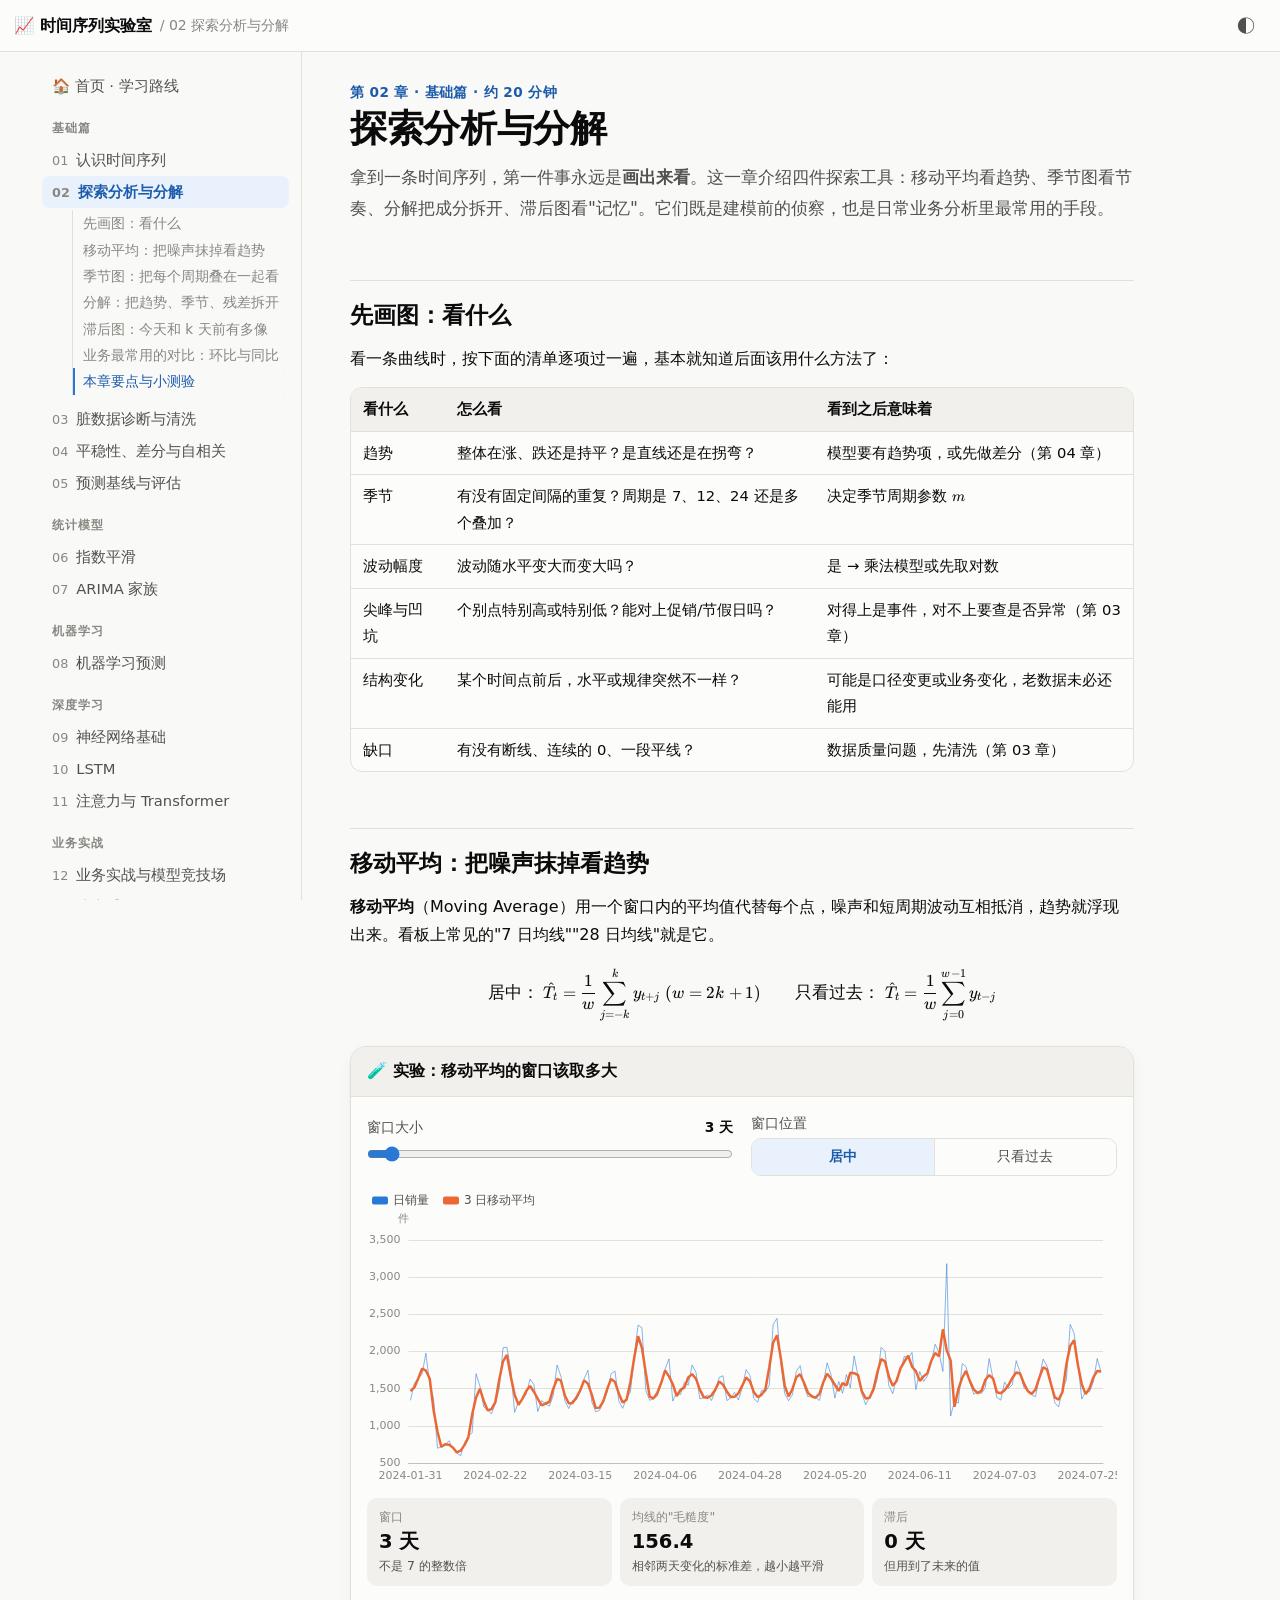
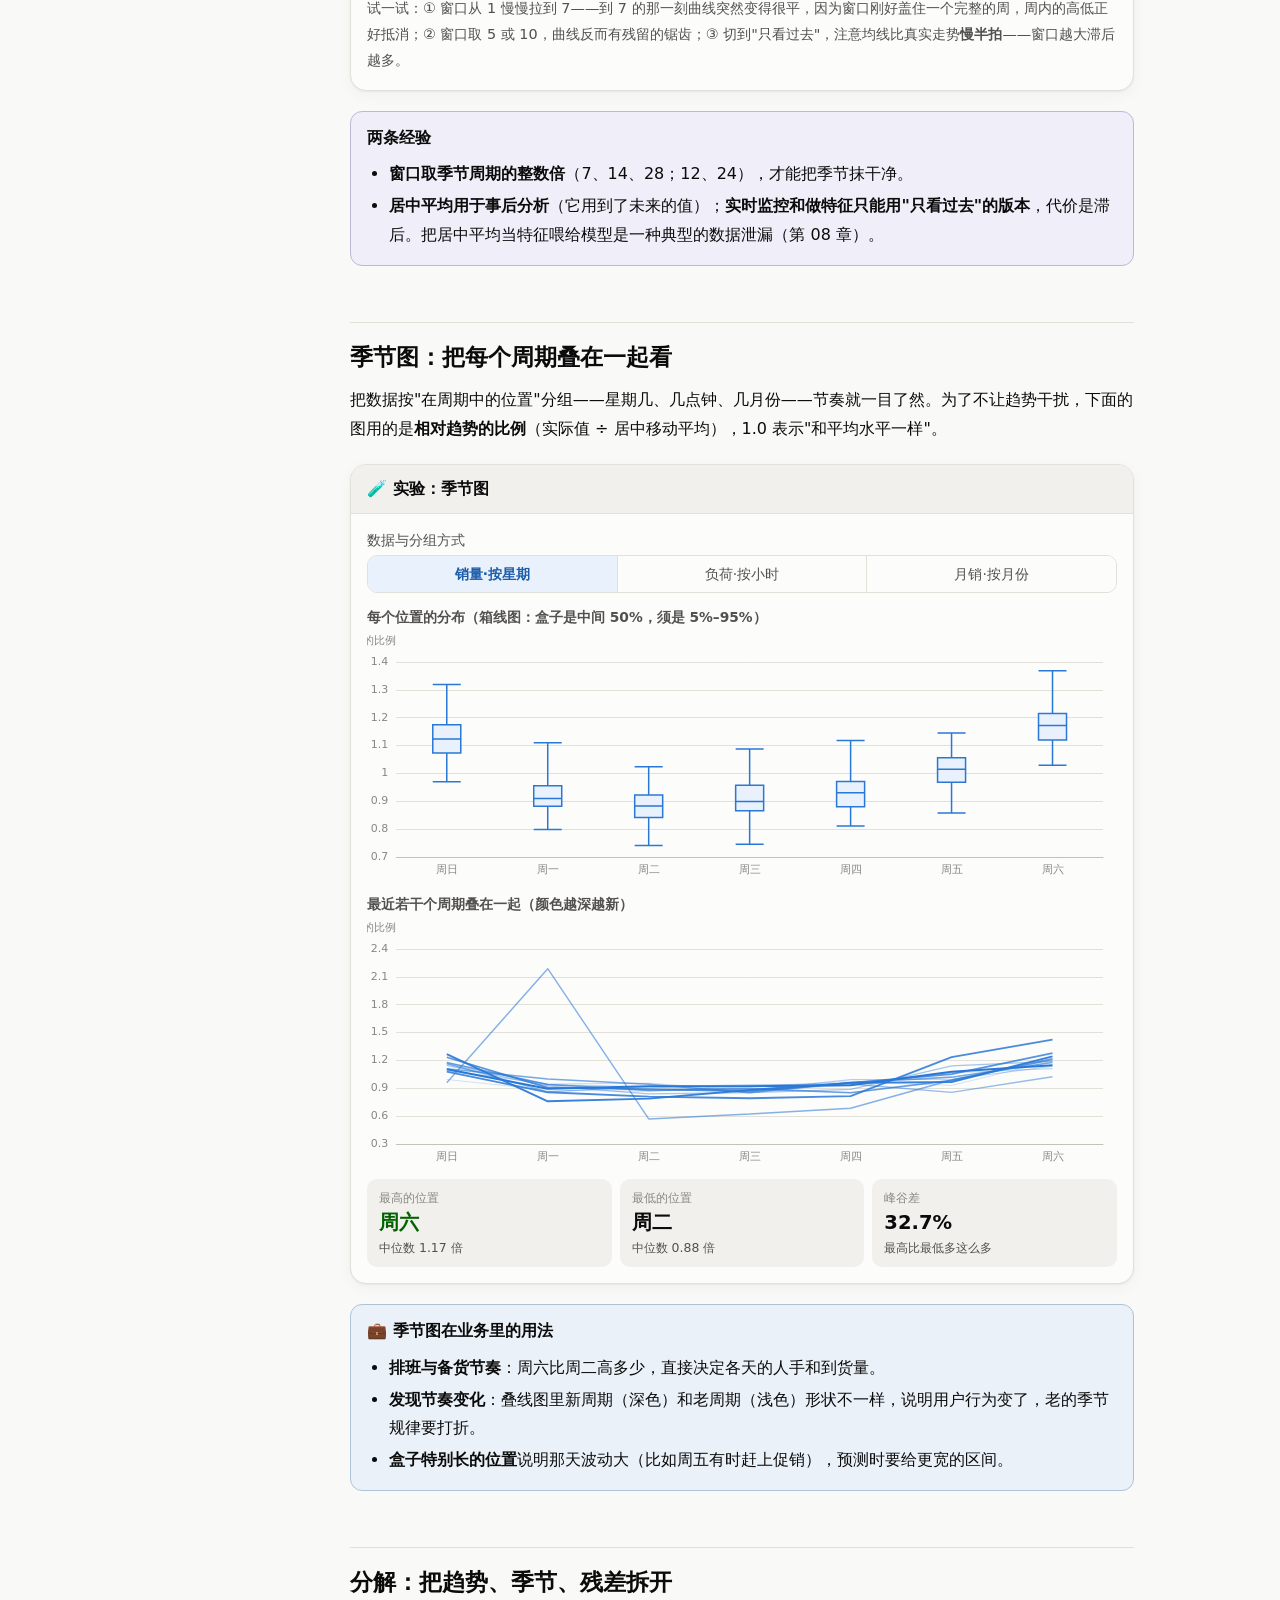
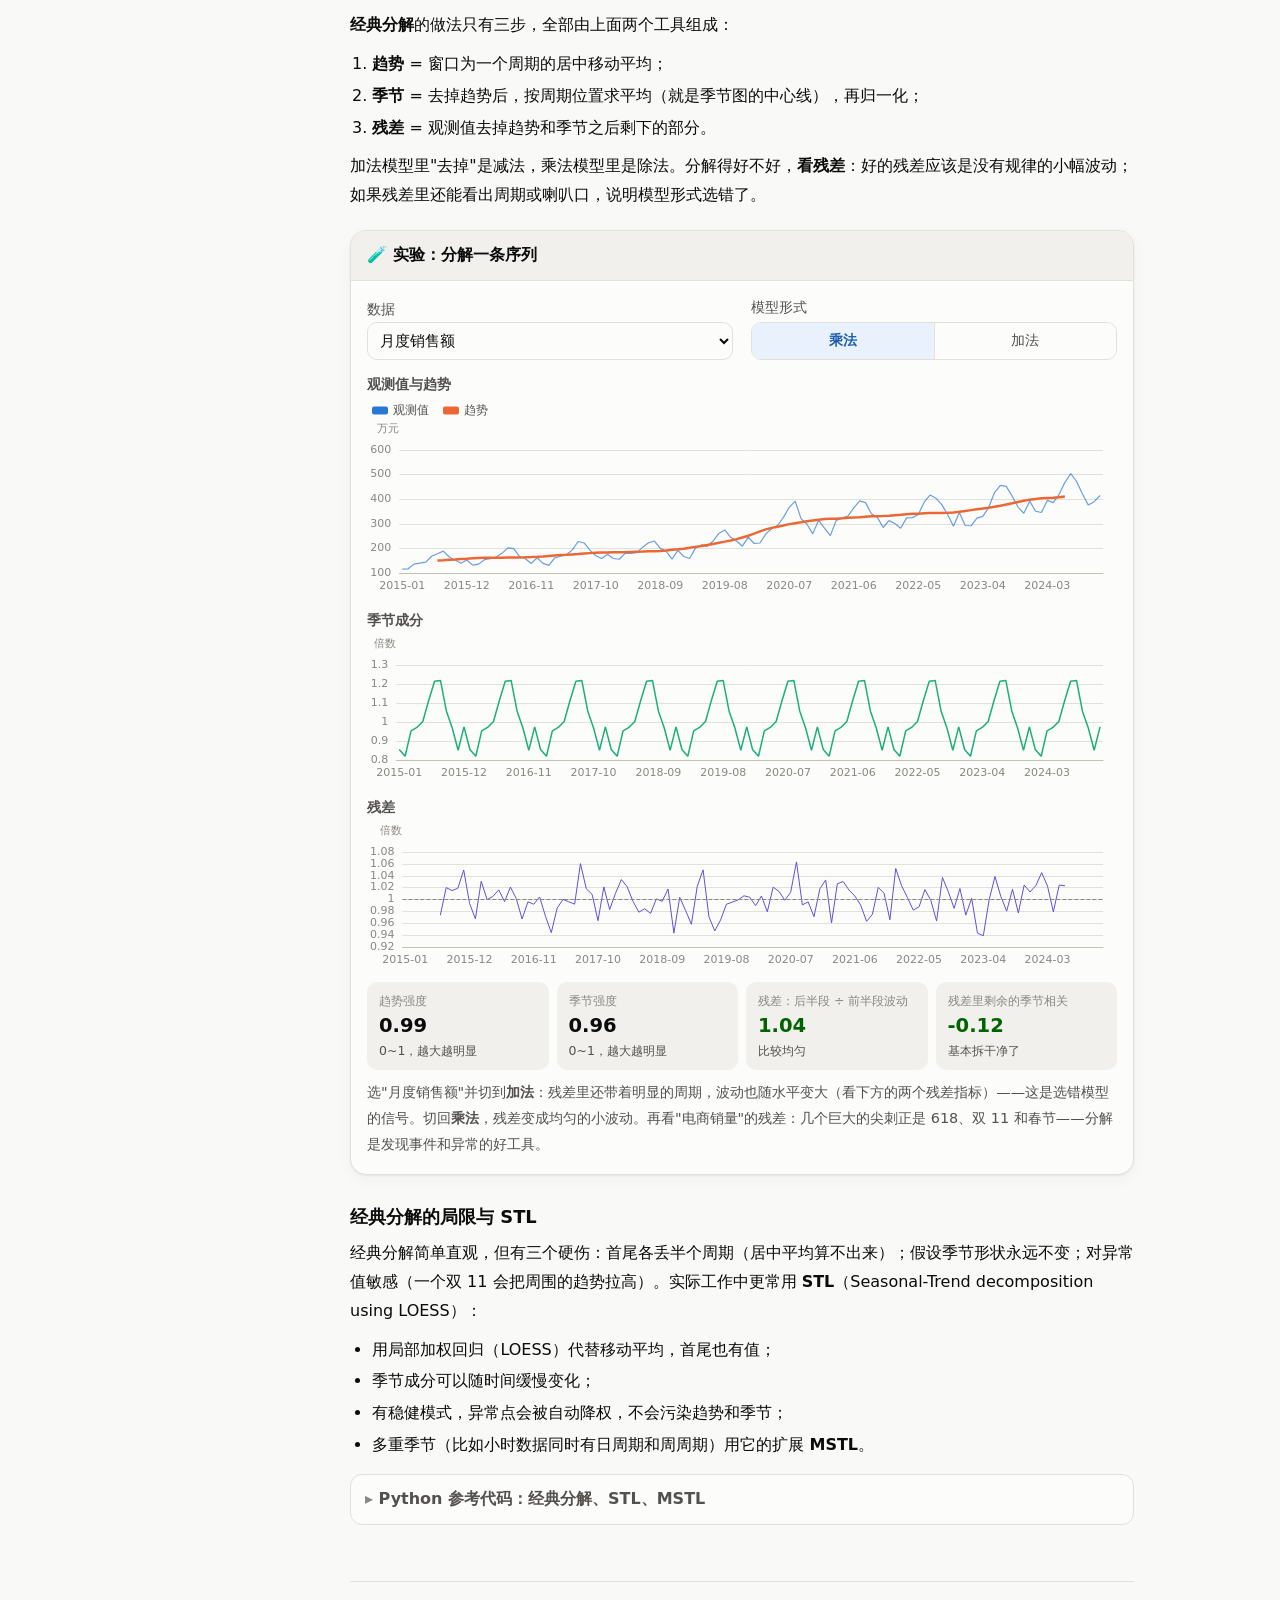
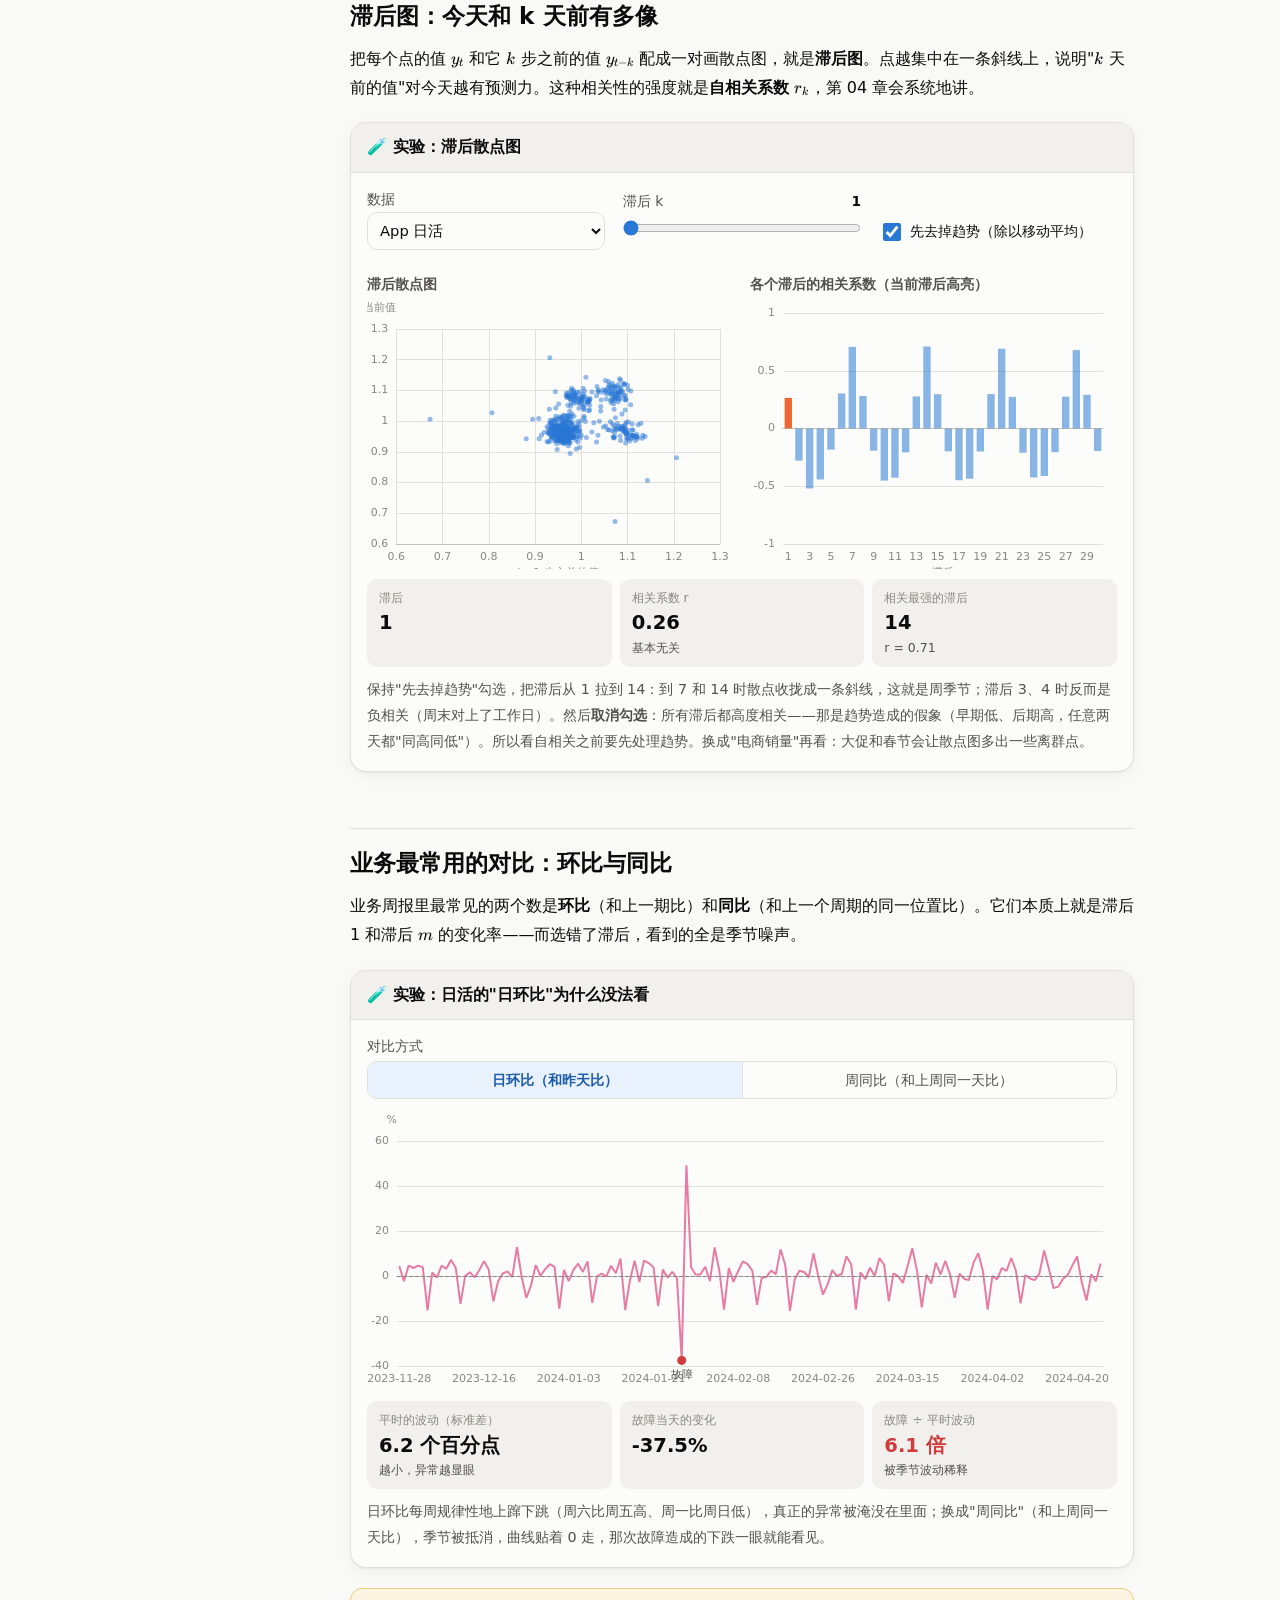
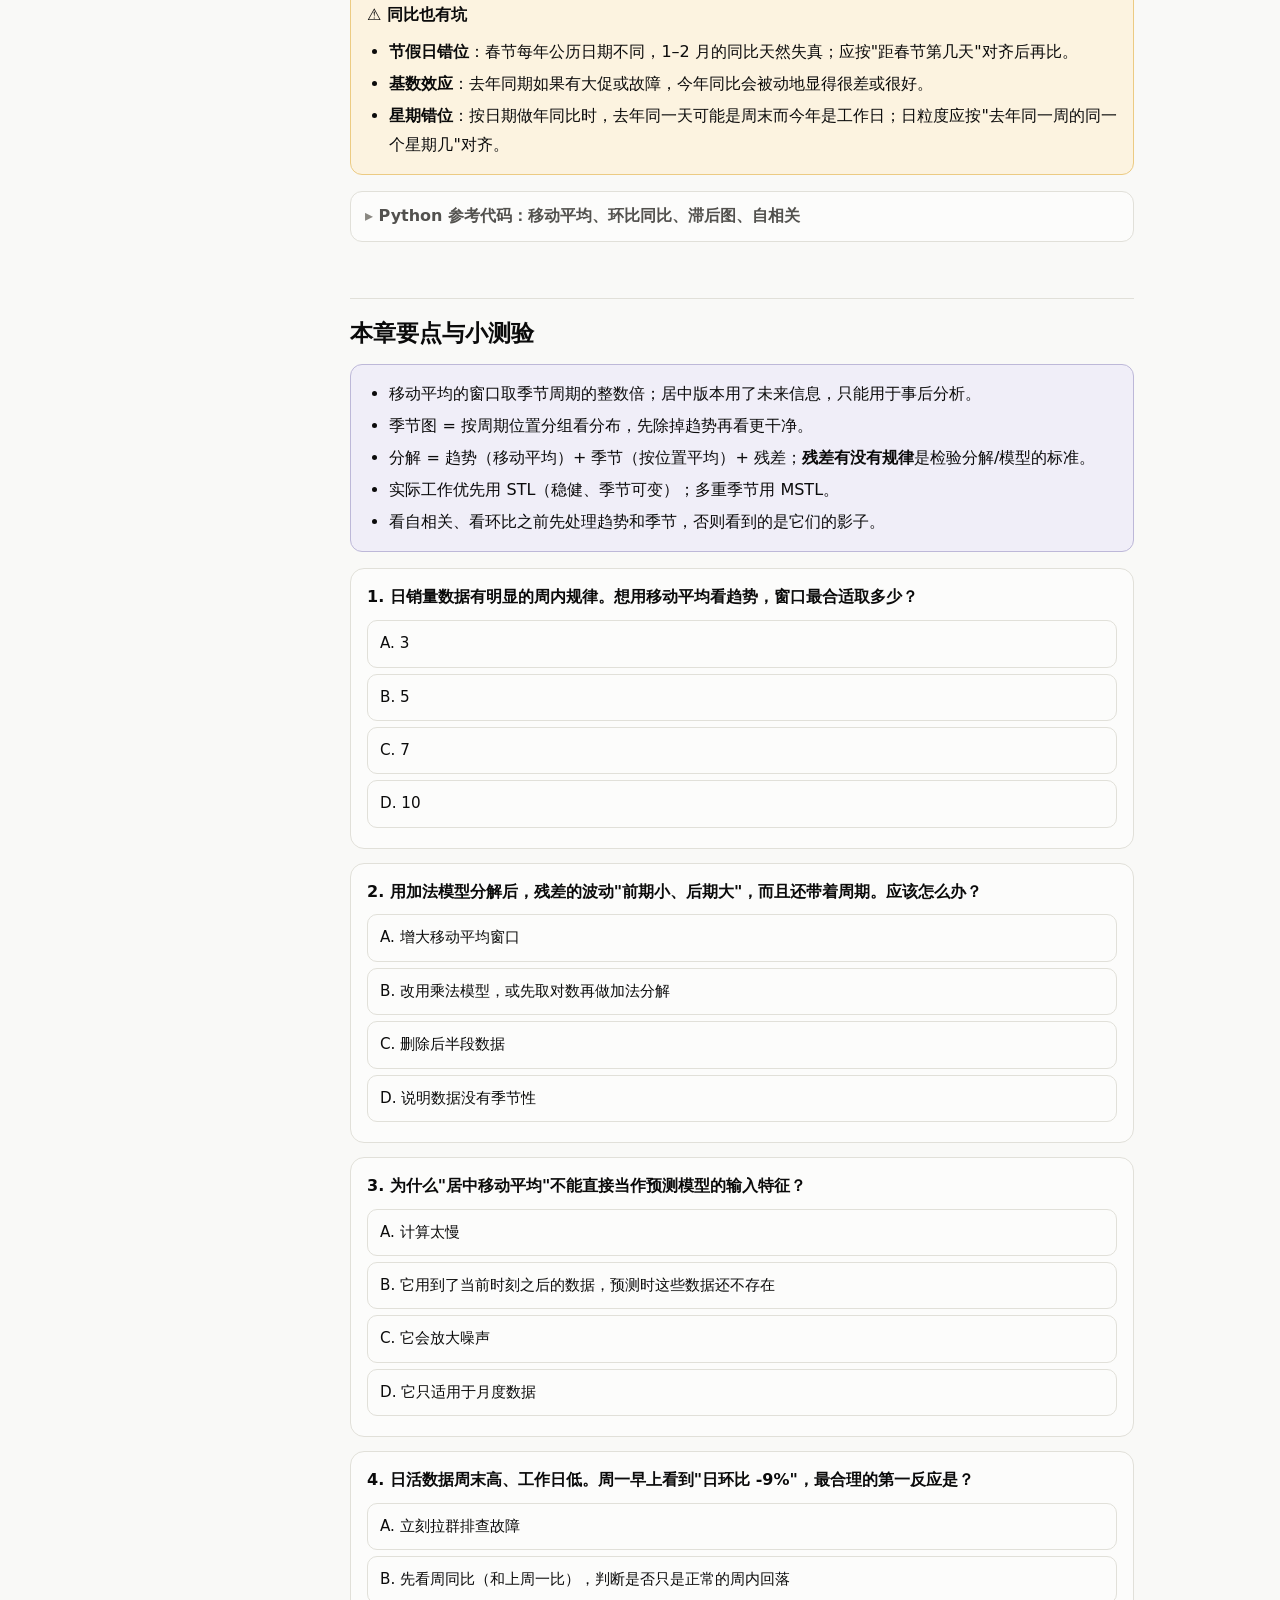
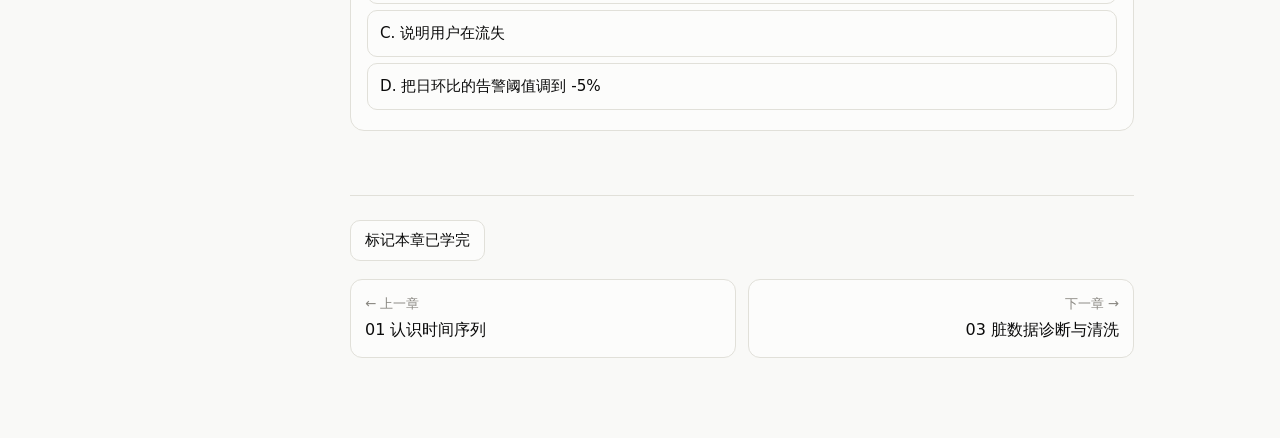
==== commit 84ae9067: "第 13 章速查手册、README，全站走查修正 - 手机端：宽表格与结构图改为框内横向滑动 - 图表：图例与纵轴名称不再重叠，按钮组占满一行 - 负荷数据去掉气温的单调趋势，月度数据改为随机趋势  " ====
--- a/chapters/02-eda.html
+++ b/chapters/02-eda.html
@@ -95,7 +95,7 @@
     <div class="chart-cap">残差</div>
     <div class="chart" data-h="150"></div>
     <div class="readout"></div>
-    <p class="hint">选"月度销售额"并切到<strong>加法</strong>：残差前期小、后期大，还带着周期——这是选错模型的信号。切回<strong>乘法</strong>，残差变成均匀的小波动。再看"电商销量"的残差：几个巨大的尖刺正是 618、双 11 和春节——分解是发现事件和异常的好工具。</p>
+    <p class="hint">选"月度销售额"并切到<strong>加法</strong>：残差里还带着明显的周期，波动也随水平变大（看下方的两个残差指标）——这是选错模型的信号。切回<strong>乘法</strong>，残差变成均匀的小波动。再看"电商销量"的残差：几个巨大的尖刺正是 618、双 11 和春节——分解是发现事件和异常的好工具。</p>
   </div>
 </div>
 
--- a/assets/css/style.css
+++ b/assets/css/style.css
@@ -169,6 +169,7 @@
 .quiz .q.answered .why { display: block; }
 
 svg.diagram { display: block; width: 100%; height: auto; max-width: 720px; margin: 8px auto; }
+.svg-scroll { overflow-x: auto; }
 .d-box { fill: var(--surface-2); stroke: var(--axis); stroke-width: 1.2; }
 .d-acc { fill: var(--accent-bg); stroke: var(--accent); stroke-width: 1.4; }
 .d-t { fill: var(--ink); font-size: 13px; font-family: inherit; }
@@ -201,7 +202,7 @@
 .btn:hover { border-color: var(--accent); }
 .btn.primary { background: var(--accent); border-color: var(--accent); color: #fff; font-weight: 600; }
 .btn.done { background: color-mix(in srgb, var(--good) 14%, var(--surface)); border-color: var(--good); color: var(--good-ink); }
-.btns { display: flex; flex-wrap: wrap; gap: 8px; align-items: end; }
+.btns { grid-column: 1 / -1; display: flex; flex-wrap: wrap; gap: 8px; align-items: end; }
 .chart { width: 100%; height: 300px; }
 .chart + .chart { margin-top: 6px; }
 .chart-cap { margin: 10px 0 2px; font-size: .86rem; font-weight: 650; color: var(--ink2); }
@@ -256,5 +257,7 @@
   .pn { flex-direction: column; }
   .pn .next { text-align: left; }
   th, td { padding: 7px 9px; }
+  table:has(th:nth-child(4)) { min-width: 600px; }   /* 列多的表格不挤压，改为在框内横向滑动 */
+  svg.diagram { width: 640px; max-width: none; }      /* 结构图保持字号，横向滑动查看 */
 }
 @media print { .topbar, .sidebar, .ch-foot { display: none; } .layout { display: block; } }
